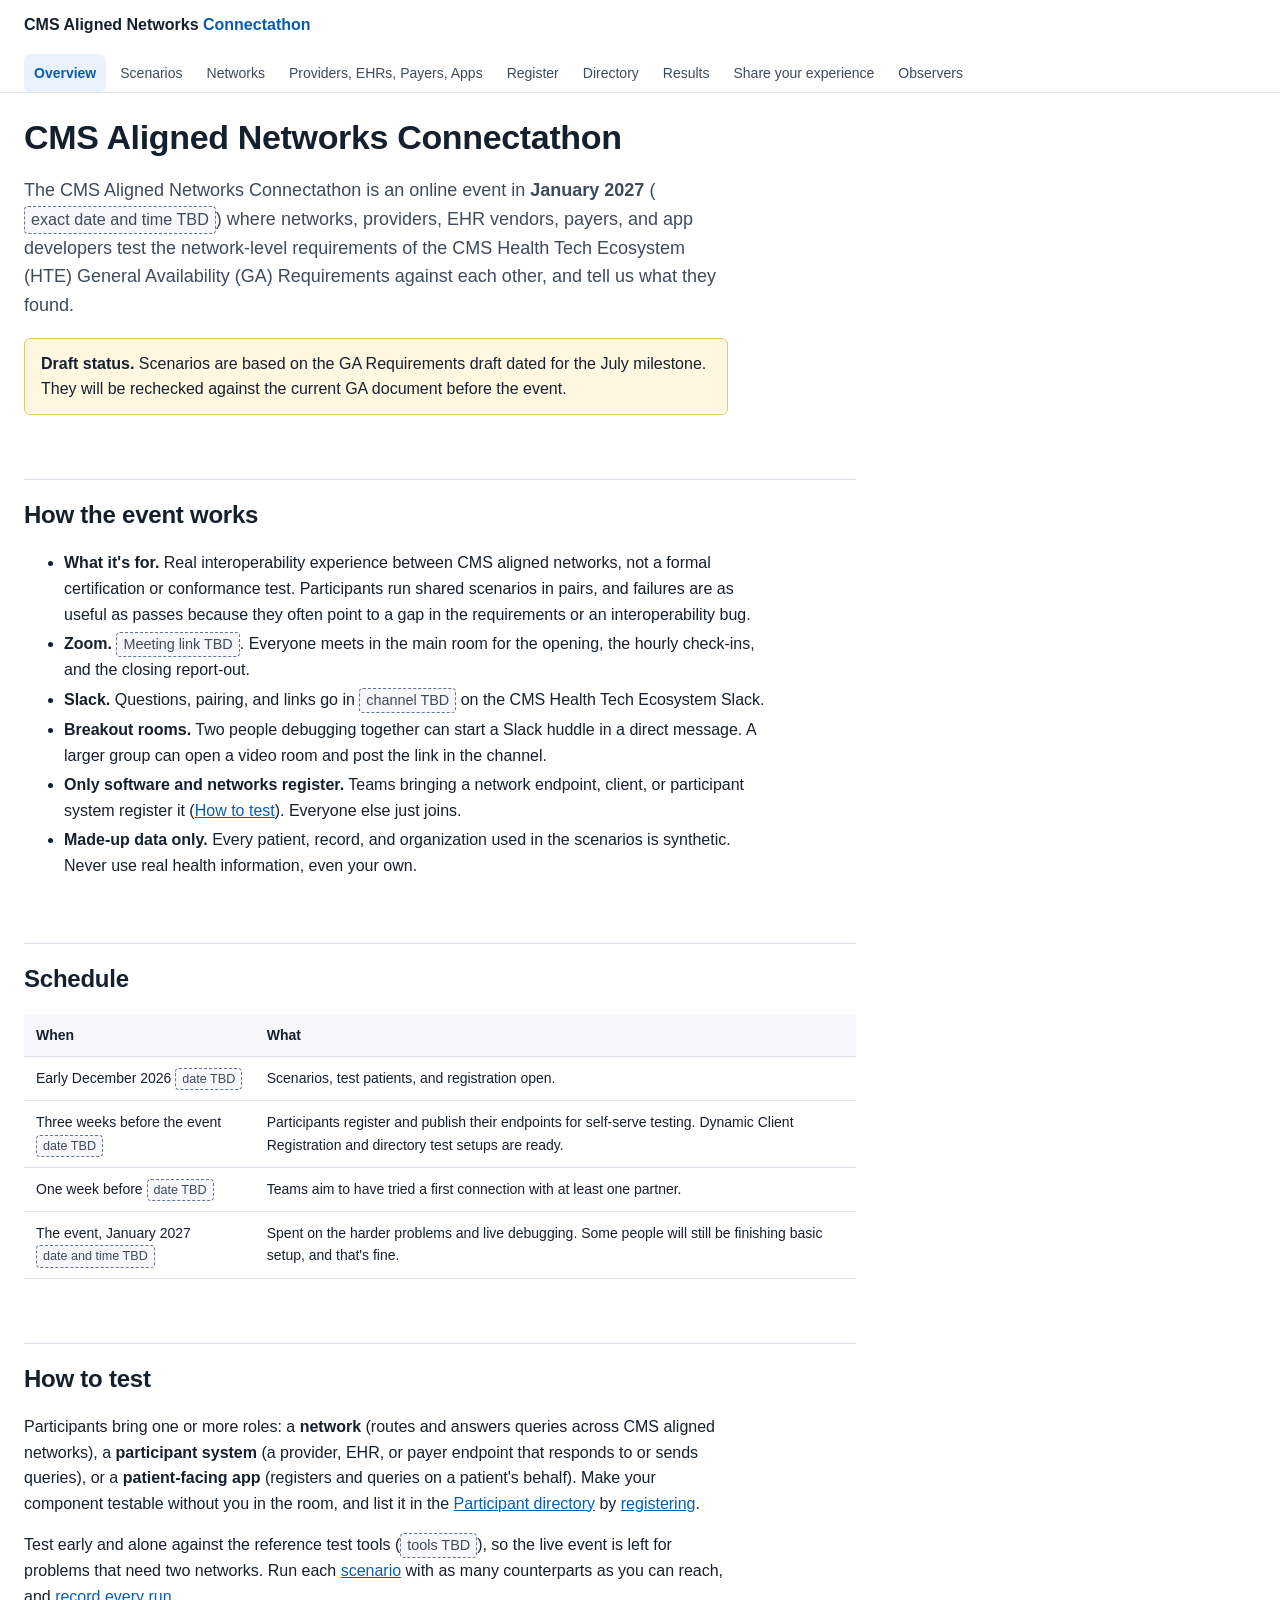
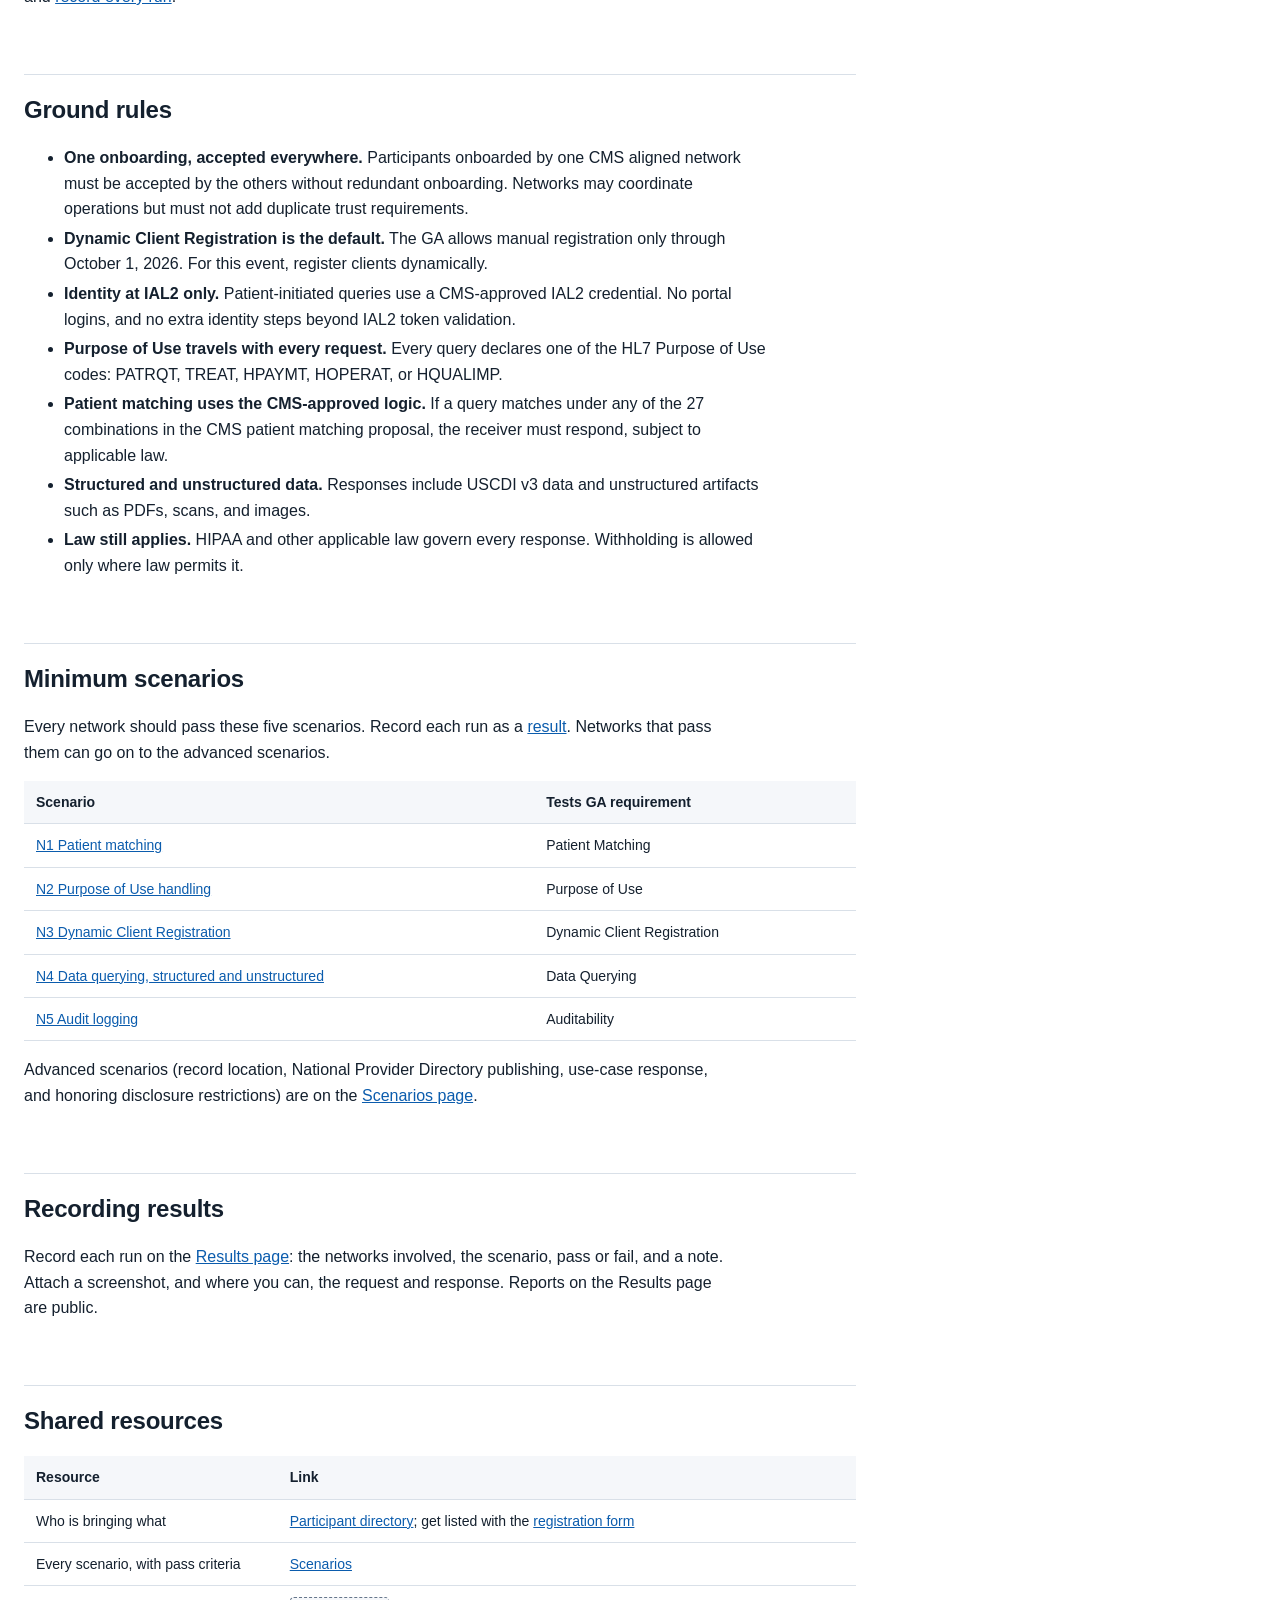
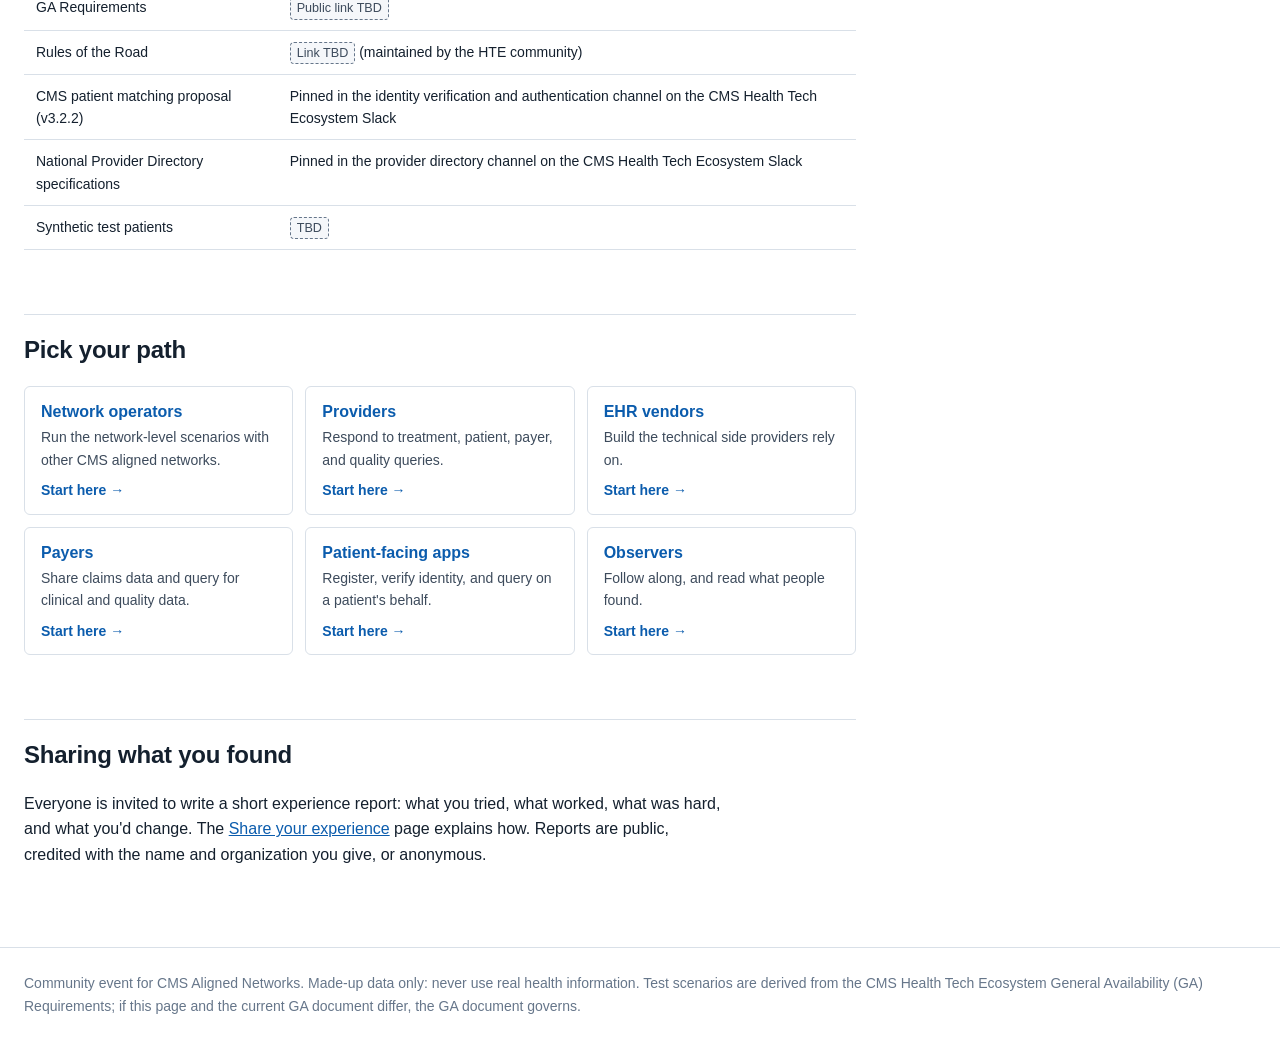
==== index.html @ 85201ff5 "Add CMS Aligned Networks Connectathon site" ====
<!doctype html>
<html lang="en">
<head>
<meta charset="utf-8">
<meta name="viewport" content="width=device-width, initial-scale=1">
<title>CMS Aligned Networks Connectathon</title>
<link rel="stylesheet" href="site.css">
</head>
<body>
<main class="page"><div class="doc">

<h1>CMS Aligned Networks Connectathon</h1>

<p class="lede">The CMS Aligned Networks Connectathon is an online event in <strong>January 2027</strong> (<span class="tbd">exact date and time TBD</span>) where networks, providers, EHR vendors, payers, and app developers test the network-level requirements of the CMS Health Tech Ecosystem (HTE) General Availability (GA) Requirements against each other, and tell us what they found.</p>

<div class="notice"><p><strong>Draft status.</strong> Scenarios are based on the GA Requirements draft dated for the July milestone. They will be rechecked against the current GA document before the event.</p></div>

<h2 id="how-it-works">How the event works</h2>
<ul>
  <li><strong>What it's for.</strong> Real interoperability experience between CMS aligned networks, not a formal certification or conformance test. Participants run shared scenarios in pairs, and failures are as useful as passes because they often point to a gap in the requirements or an interoperability bug.</li>
  <li><strong>Zoom.</strong> <span class="tbd">Meeting link TBD</span>. Everyone meets in the main room for the opening, the hourly check-ins, and the closing report-out.</li>
  <li><strong>Slack.</strong> Questions, pairing, and links go in <span class="tbd">channel TBD</span> on the CMS Health Tech Ecosystem Slack.</li>
  <li><strong>Breakout rooms.</strong> Two people debugging together can start a Slack huddle in a direct message. A larger group can open a video room and post the link in the channel.</li>
  <li><strong>Only software and networks register.</strong> Teams bringing a network endpoint, client, or participant system register it (<a href="#how-to-test">How to test</a>). Everyone else just joins.</li>
  <li><strong>Made-up data only.</strong> Every patient, record, and organization used in the scenarios is synthetic. Never use real health information, even your own.</li>
</ul>

<h2 id="schedule">Schedule</h2>
<div class="table-wrap"><table>
  <thead><tr><th>When</th><th>What</th></tr></thead>
  <tbody>
    <tr><td>Early December 2026 <span class="tbd">date TBD</span></td><td>Scenarios, test patients, and registration open.</td></tr>
    <tr><td>Three weeks before the event <span class="tbd">date TBD</span></td><td>Participants register and publish their endpoints for self-serve testing. Dynamic Client Registration and directory test setups are ready.</td></tr>
    <tr><td>One week before <span class="tbd">date TBD</span></td><td>Teams aim to have tried a first connection with at least one partner.</td></tr>
    <tr><td>The event, January 2027 <span class="tbd">date and time TBD</span></td><td>Spent on the harder problems and live debugging. Some people will still be finishing basic setup, and that's fine.</td></tr>
  </tbody>
</table></div>

<h2 id="how-to-test">How to test</h2>
<p>Participants bring one or more roles: a <strong>network</strong> (routes and answers queries across CMS aligned networks), a <strong>participant system</strong> (a provider, EHR, or payer endpoint that responds to or sends queries), or a <strong>patient-facing app</strong> (registers and queries on a patient's behalf). Make your component testable without you in the room, and list it in the <a href="directory.html">Participant directory</a> by <a href="register.html">registering</a>.</p>
<p>Test early and alone against the reference test tools (<span class="tbd">tools TBD</span>), so the live event is left for problems that need two networks. Run each <a href="scenarios.html">scenario</a> with as many counterparts as you can reach, and <a href="#recording-results">record every run</a>.</p>

<h2 id="ground-rules">Ground rules</h2>
<ul>
  <li><strong>One onboarding, accepted everywhere.</strong> Participants onboarded by one CMS aligned network must be accepted by the others without redundant onboarding. Networks may coordinate operations but must not add duplicate trust requirements.</li>
  <li><strong>Dynamic Client Registration is the default.</strong> The GA allows manual registration only through October 1, 2026. For this event, register clients dynamically.</li>
  <li><strong>Identity at IAL2 only.</strong> Patient-initiated queries use a CMS-approved IAL2 credential. No portal logins, and no extra identity steps beyond IAL2 token validation.</li>
  <li><strong>Purpose of Use travels with every request.</strong> Every query declares one of the HL7 Purpose of Use codes: PATRQT, TREAT, HPAYMT, HOPERAT, or HQUALIMP.</li>
  <li><strong>Patient matching uses the CMS-approved logic.</strong> If a query matches under any of the 27 combinations in the CMS patient matching proposal, the receiver must respond, subject to applicable law.</li>
  <li><strong>Structured and unstructured data.</strong> Responses include USCDI v3 data and unstructured artifacts such as PDFs, scans, and images.</li>
  <li><strong>Law still applies.</strong> HIPAA and other applicable law govern every response. Withholding is allowed only where law permits it.</li>
</ul>

<h2 id="minimum-scenarios">Minimum scenarios</h2>
<p>Every network should pass these five scenarios. Record each run as a <a href="#recording-results">result</a>. Networks that pass them can go on to the advanced scenarios.</p>
<div class="table-wrap"><table>
  <thead><tr><th>Scenario</th><th>Tests GA requirement</th></tr></thead>
  <tbody>
    <tr><td><a href="scenarios.html#patient-matching">N1 Patient matching</a></td><td>Patient Matching</td></tr>
    <tr><td><a href="scenarios.html#purpose-of-use">N2 Purpose of Use handling</a></td><td>Purpose of Use</td></tr>
    <tr><td><a href="scenarios.html#dcr">N3 Dynamic Client Registration</a></td><td>Dynamic Client Registration</td></tr>
    <tr><td><a href="scenarios.html#data-querying">N4 Data querying, structured and unstructured</a></td><td>Data Querying</td></tr>
    <tr><td><a href="scenarios.html#audit">N5 Audit logging</a></td><td>Auditability</td></tr>
  </tbody>
</table></div>
<p>Advanced scenarios (record location, National Provider Directory publishing, use-case response, and honoring disclosure restrictions) are on the <a href="scenarios.html#advanced">Scenarios page</a>.</p>

<h2 id="recording-results">Recording results</h2>
<p>Record each run on the <a href="results.html">Results page</a>: the networks involved, the scenario, pass or fail, and a note. Attach a screenshot, and where you can, the request and response. Reports on the Results page are public.</p>

<h2 id="resources">Shared resources</h2>
<div class="table-wrap"><table>
  <thead><tr><th>Resource</th><th>Link</th></tr></thead>
  <tbody>
    <tr><td>Who is bringing what</td><td><a href="directory.html">Participant directory</a>; get listed with the <a href="register.html">registration form</a></td></tr>
    <tr><td>Every scenario, with pass criteria</td><td><a href="scenarios.html">Scenarios</a></td></tr>
    <tr><td>GA Requirements</td><td><span class="tbd">Public link TBD</span></td></tr>
    <tr><td>Rules of the Road</td><td><span class="tbd">Link TBD</span> (maintained by the HTE community)</td></tr>
    <tr><td>CMS patient matching proposal (v3.2.2)</td><td>Pinned in the identity verification and authentication channel on the CMS Health Tech Ecosystem Slack</td></tr>
    <tr><td>National Provider Directory specifications</td><td>Pinned in the provider directory channel on the CMS Health Tech Ecosystem Slack</td></tr>
    <tr><td>Synthetic test patients</td><td><span class="tbd">TBD</span></td></tr>
  </tbody>
</table></div>

<h2 id="paths">Pick your path</h2>
<div class="paths">
  <a class="path" href="network-operators.html"><b>Network operators</b><span>Run the network-level scenarios with other CMS aligned networks.</span><em>Start here →</em></a>
  <a class="path" href="participants-guide.html#providers"><b>Providers</b><span>Respond to treatment, patient, payer, and quality queries.</span><em>Start here →</em></a>
  <a class="path" href="participants-guide.html#ehr-vendors"><b>EHR vendors</b><span>Build the technical side providers rely on.</span><em>Start here →</em></a>
  <a class="path" href="participants-guide.html#payers"><b>Payers</b><span>Share claims data and query for clinical and quality data.</span><em>Start here →</em></a>
  <a class="path" href="participants-guide.html#apps"><b>Patient-facing apps</b><span>Register, verify identity, and query on a patient's behalf.</span><em>Start here →</em></a>
  <a class="path" href="observers.html"><b>Observers</b><span>Follow along, and read what people found.</span><em>Start here →</em></a>
</div>

<h2 id="sharing">Sharing what you found</h2>
<p>Everyone is invited to write a short experience report: what you tried, what worked, what was hard, and what you'd change. The <a href="share.html">Share your experience</a> page explains how. Reports are public, credited with the name and organization you give, or anonymous.</p>

</div></main>
<script src="site.js"></script>
</body>
</html>
---- site.css ----
/* CMS Aligned Networks Connectathon: layout modeled on the SMART Health Check-in connectathon pages.
   Design tokens are defined here so the site is fully self-contained. */
:root {
  --brand: #0b5cad;
  --brand-dark: #08437f;
  --brand-tint: #eaf2fb;
  --fg-1: #14202e;
  --fg-2: #3d4b5c;
  --fg-3: #66768a;
  --border: #d9e0e8;
  --bg: #ffffff;
  --bg-soft: #f5f7fa;
  --warn-bg: #fff7e0;
  --warn-border: #e8c76a;
  --font-sans: -apple-system, BlinkMacSystemFont, "Segoe UI", Roboto, Helvetica, Arial, sans-serif;
  --font-mono: ui-monospace, SFMono-Regular, Menlo, Consolas, monospace;
  --fs-sm: 0.875rem; --fs-base: 1rem; --fs-md: 1.125rem; --fs-xl: 1.5rem; --fs-2xl: 2.125rem;
  --lh-tight: 1.2; --lh-normal: 1.6;
  --space-1: 4px; --space-2: 8px; --space-3: 12px; --space-4: 16px; --space-5: 24px; --space-6: 32px; --space-7: 48px; --space-8: 64px;
  --radius-md: 6px;
}
* { box-sizing: border-box; }
body { margin: 0; font-family: var(--font-sans); font-size: var(--fs-base); line-height: var(--lh-normal); color: var(--fg-1); background: var(--bg); -webkit-font-smoothing: antialiased; }
a { color: var(--brand); }

/* Site bar */
.sitebar { border-bottom: 1px solid var(--border); background: var(--bg); position: sticky; top: 0; z-index: 10; }
.sitebar .inner { max-width: 1280px; margin: 0 auto; padding: 0 24px; display: flex; flex-wrap: wrap; align-items: center; gap: 4px 20px; min-height: 56px; }
.sitebar .brand { font-weight: 700; color: var(--fg-1); text-decoration: none; margin-right: auto; padding: 12px 0; }
.sitebar .brand span { color: var(--brand); }
.sitebar nav { display: flex; flex-wrap: wrap; gap: 2px 4px; }
.sitebar nav a { color: var(--fg-2); text-decoration: none; font-size: var(--fs-sm); padding: 8px 10px; border-radius: var(--radius-md); }
.sitebar nav a:hover { background: var(--bg-soft); color: var(--brand); }
.sitebar nav a[aria-current="page"] { color: var(--brand); font-weight: 600; background: var(--brand-tint); }

.page { max-width: 1280px; margin: 0 auto; padding: var(--space-5) 24px var(--space-8); }
@media (max-width: 46rem) { .page { padding: var(--space-4) 16px var(--space-7); } }
.crumb { font-size: var(--fs-sm); color: var(--fg-3); margin-bottom: var(--space-3); }
.doc { max-width: 52rem; }
.doc h1 { font-size: var(--fs-2xl); letter-spacing: -0.01em; line-height: var(--lh-tight); margin: 0 0 var(--space-4); text-wrap: balance; }
.doc h2 { font-size: var(--fs-xl); letter-spacing: -0.01em; margin: var(--space-8) 0 var(--space-3); padding-top: var(--space-4); border-top: 1px solid var(--border); text-wrap: balance; scroll-margin-top: 80px; }
.doc h3 { font-size: var(--fs-md); margin: var(--space-6) 0 var(--space-2); }
.doc p, .doc li { max-width: 44rem; }
.doc li { margin: 4px 0; }
.lede { font-size: var(--fs-md); color: var(--fg-2); }
.muted { color: var(--fg-3); }
code { font-family: var(--font-mono); font-size: 0.9em; background: var(--bg-soft); padding: 1px 5px; border-radius: 4px; }

/* TBD marker and notice */
.tbd { display: inline-block; border: 1px dashed var(--fg-3); border-radius: 4px; padding: 0 6px; font-size: 0.9em; color: var(--fg-2); background: var(--bg-soft); }
.notice { border: 1px solid var(--warn-border); background: var(--warn-bg); border-radius: var(--radius-md); padding: var(--space-3) var(--space-4); margin: var(--space-4) 0; max-width: 44rem; }
.notice p { margin: 0; }

/* Tables */
.table-wrap { overflow-x: auto; margin: var(--space-4) 0; }
table { border-collapse: collapse; width: 100%; font-size: var(--fs-sm); }
th, td { text-align: left; vertical-align: top; padding: 10px 12px; border-bottom: 1px solid var(--border); }
th { background: var(--bg-soft); font-weight: 600; white-space: nowrap; }
td a { overflow-wrap: anywhere; }

/* Pick your path */
.paths { display: grid; grid-template-columns: repeat(auto-fit, minmax(220px, 1fr)); gap: var(--space-3); margin: var(--space-4) 0; max-width: none; }
.paths a.path { display: block; border: 1px solid var(--border); border-radius: var(--radius-md); padding: var(--space-3) var(--space-4); text-decoration: none; color: var(--fg-1); }
.paths a.path:hover { border-color: var(--brand); }
.paths a.path b { display: block; color: var(--brand); margin-bottom: 2px; }
.paths a.path span { display: block; font-size: var(--fs-sm); color: var(--fg-2); }
.paths a.path em { display: block; margin-top: var(--space-2); font-style: normal; font-size: var(--fs-sm); font-weight: 600; color: var(--brand); }

/* Scenario cards */
.scenario { border: 1px solid var(--border); border-radius: var(--radius-md); padding: var(--space-4) var(--space-5); margin: var(--space-4) 0; max-width: 52rem; }
.scenario h3 { margin: 0 0 var(--space-1); }
.scenario .tag { display: inline-block; font-size: 0.75rem; font-weight: 600; text-transform: uppercase; letter-spacing: 0.04em; color: var(--brand); background: var(--brand-tint); border-radius: 4px; padding: 1px 8px; margin-bottom: var(--space-2); }
.scenario .tag.adv { color: var(--fg-2); background: var(--bg-soft); }
.scenario dl { margin: var(--space-3) 0 0; }
.scenario dt { font-weight: 600; font-size: var(--fs-sm); color: var(--fg-3); margin-top: var(--space-3); text-transform: uppercase; letter-spacing: 0.03em; }
.scenario dd { margin: 2px 0 0; }
.scenario ul { margin: 4px 0; padding-left: 20px; }

.status { font-weight: 600; }
footer { border-top: 1px solid var(--border); color: var(--fg-3); font-size: var(--fs-sm); }
footer .inner { max-width: 1280px; margin: 0 auto; padding: var(--space-5) 24px; }
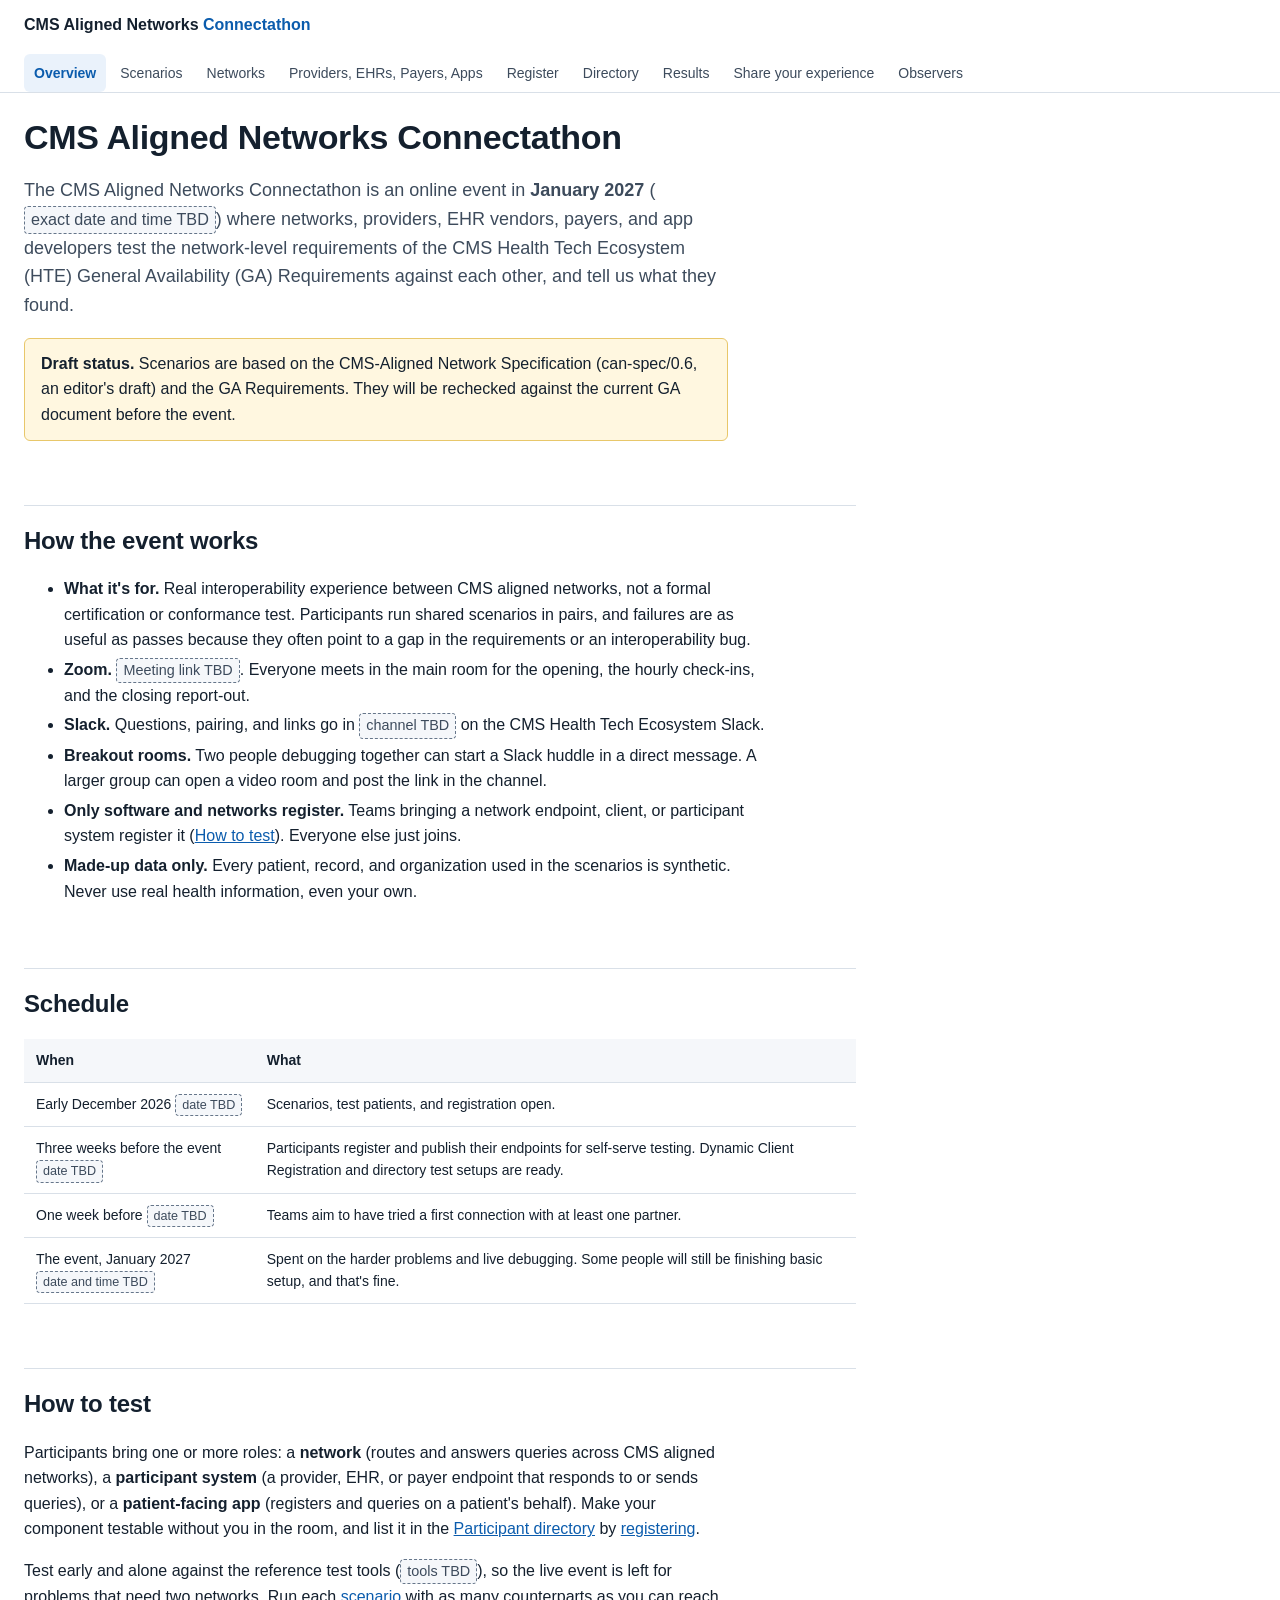
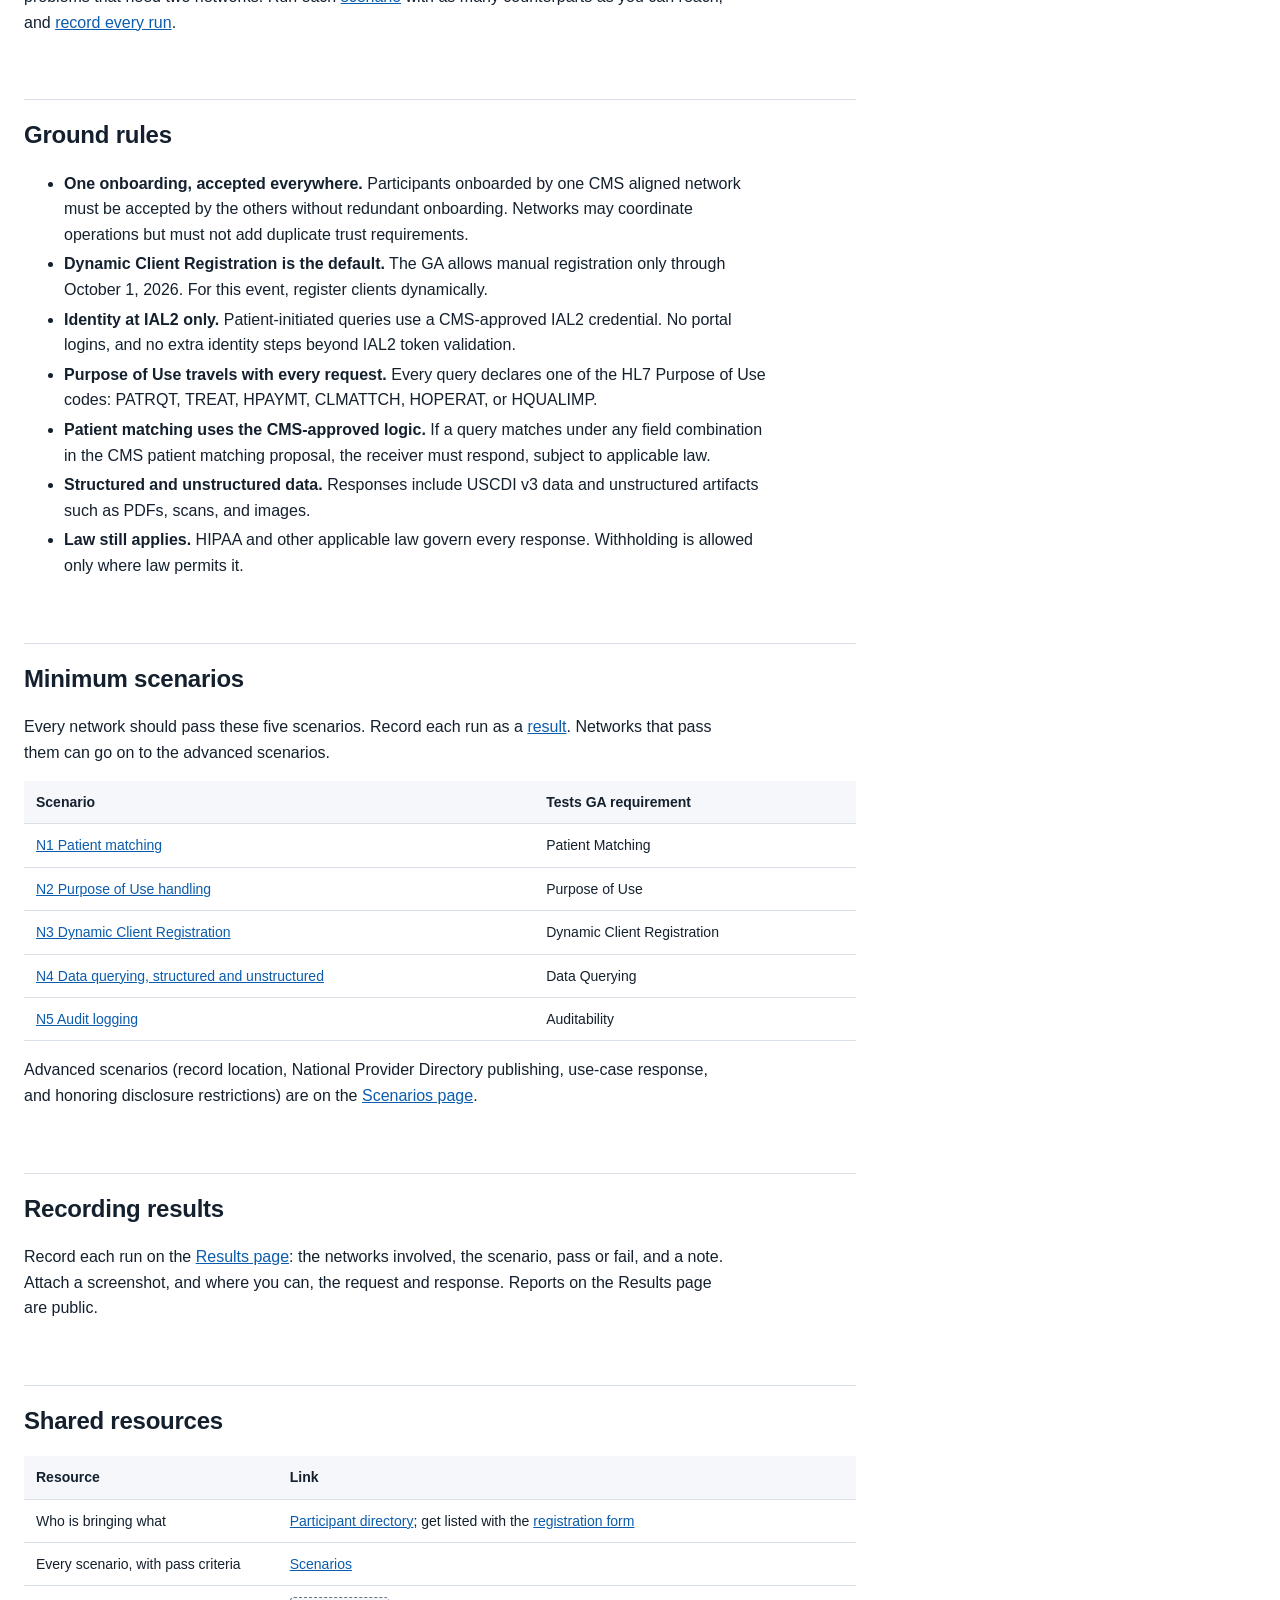
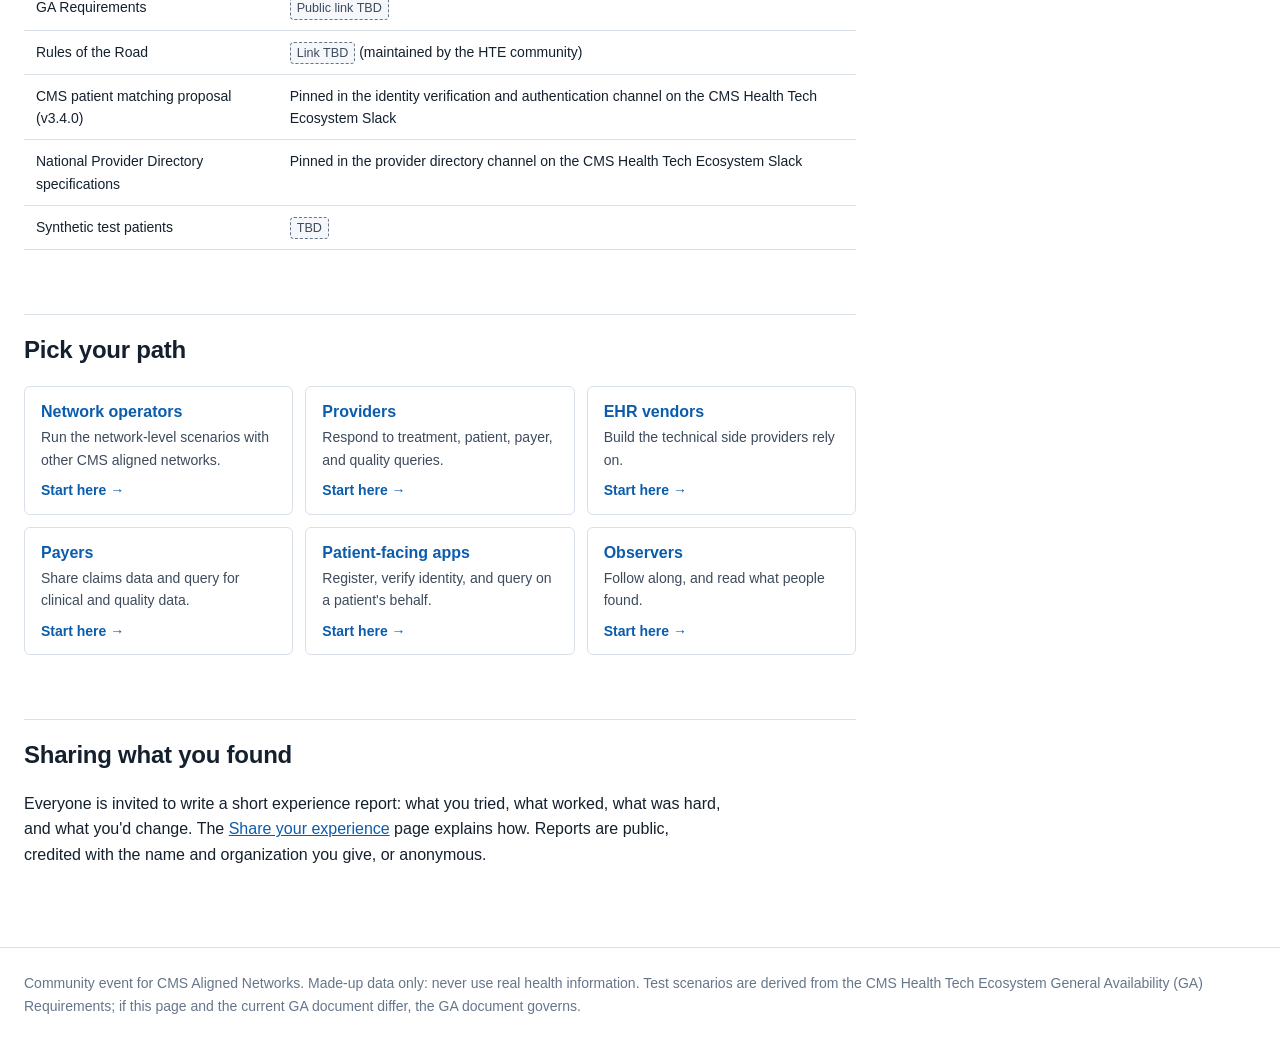
==== commit 48196362: "Align scenarios with CMS-Aligned Network Specification can-spec/0.6" ====
--- a/index.html
+++ b/index.html
@@ -13,7 +13,7 @@
 
 <p class="lede">The CMS Aligned Networks Connectathon is an online event in <strong>January 2027</strong> (<span class="tbd">exact date and time TBD</span>) where networks, providers, EHR vendors, payers, and app developers test the network-level requirements of the CMS Health Tech Ecosystem (HTE) General Availability (GA) Requirements against each other, and tell us what they found.</p>
 
-<div class="notice"><p><strong>Draft status.</strong> Scenarios are based on the GA Requirements draft dated for the July milestone. They will be rechecked against the current GA document before the event.</p></div>
+<div class="notice"><p><strong>Draft status.</strong> Scenarios are based on the CMS-Aligned Network Specification (can-spec/0.6, an editor's draft) and the GA Requirements. They will be rechecked against the current GA document before the event.</p></div>
 
 <h2 id="how-it-works">How the event works</h2>
 <ul>
@@ -45,8 +45,8 @@
   <li><strong>One onboarding, accepted everywhere.</strong> Participants onboarded by one CMS aligned network must be accepted by the others without redundant onboarding. Networks may coordinate operations but must not add duplicate trust requirements.</li>
   <li><strong>Dynamic Client Registration is the default.</strong> The GA allows manual registration only through October 1, 2026. For this event, register clients dynamically.</li>
   <li><strong>Identity at IAL2 only.</strong> Patient-initiated queries use a CMS-approved IAL2 credential. No portal logins, and no extra identity steps beyond IAL2 token validation.</li>
-  <li><strong>Purpose of Use travels with every request.</strong> Every query declares one of the HL7 Purpose of Use codes: PATRQT, TREAT, HPAYMT, HOPERAT, or HQUALIMP.</li>
-  <li><strong>Patient matching uses the CMS-approved logic.</strong> If a query matches under any of the 27 combinations in the CMS patient matching proposal, the receiver must respond, subject to applicable law.</li>
+  <li><strong>Purpose of Use travels with every request.</strong> Every query declares one of the HL7 Purpose of Use codes: PATRQT, TREAT, HPAYMT, CLMATTCH, HOPERAT, or HQUALIMP.</li>
+  <li><strong>Patient matching uses the CMS-approved logic.</strong> If a query matches under any field combination in the CMS patient matching proposal, the receiver must respond, subject to applicable law.</li>
   <li><strong>Structured and unstructured data.</strong> Responses include USCDI v3 data and unstructured artifacts such as PDFs, scans, and images.</li>
   <li><strong>Law still applies.</strong> HIPAA and other applicable law govern every response. Withholding is allowed only where law permits it.</li>
 </ul>
@@ -76,7 +76,7 @@
     <tr><td>Every scenario, with pass criteria</td><td><a href="scenarios.html">Scenarios</a></td></tr>
     <tr><td>GA Requirements</td><td><span class="tbd">Public link TBD</span></td></tr>
     <tr><td>Rules of the Road</td><td><span class="tbd">Link TBD</span> (maintained by the HTE community)</td></tr>
-    <tr><td>CMS patient matching proposal (v3.2.2)</td><td>Pinned in the identity verification and authentication channel on the CMS Health Tech Ecosystem Slack</td></tr>
+    <tr><td>CMS patient matching proposal (v3.4.0)</td><td>Pinned in the identity verification and authentication channel on the CMS Health Tech Ecosystem Slack</td></tr>
     <tr><td>National Provider Directory specifications</td><td>Pinned in the provider directory channel on the CMS Health Tech Ecosystem Slack</td></tr>
     <tr><td>Synthetic test patients</td><td><span class="tbd">TBD</span></td></tr>
   </tbody>
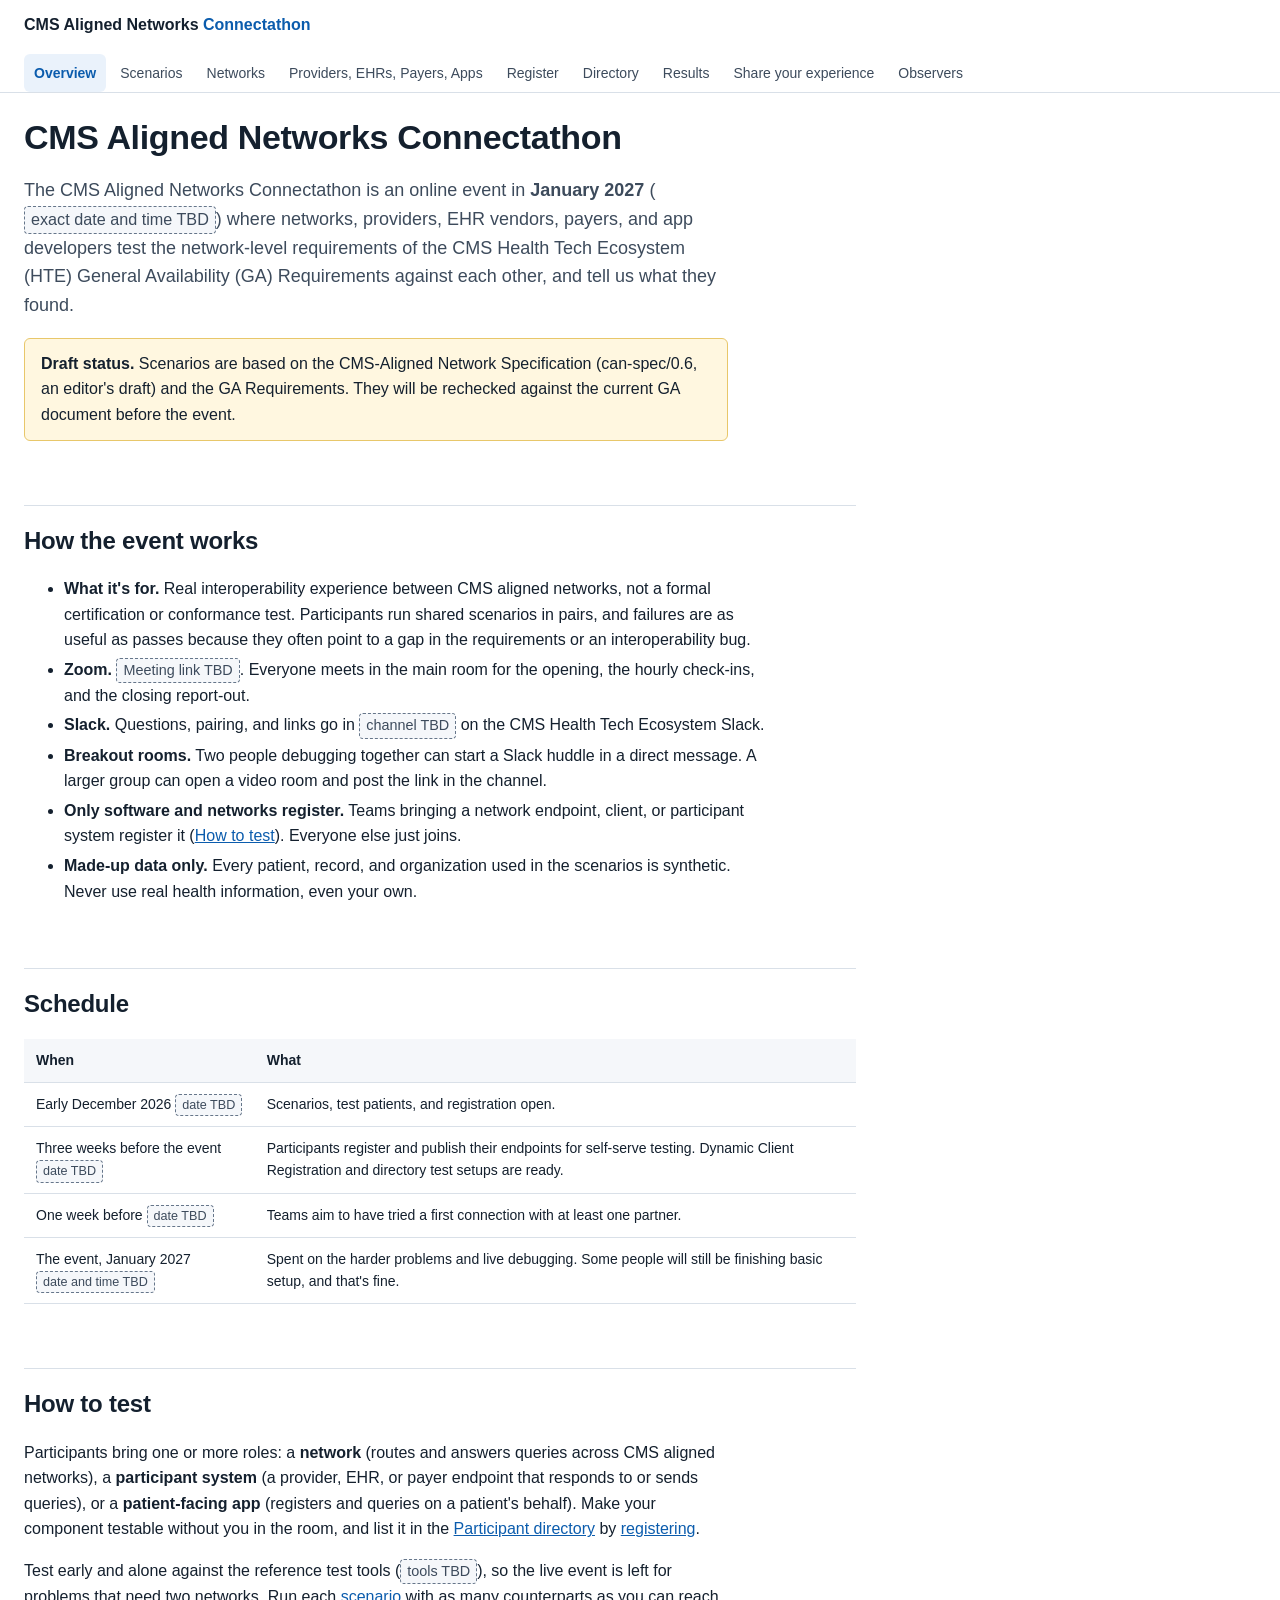
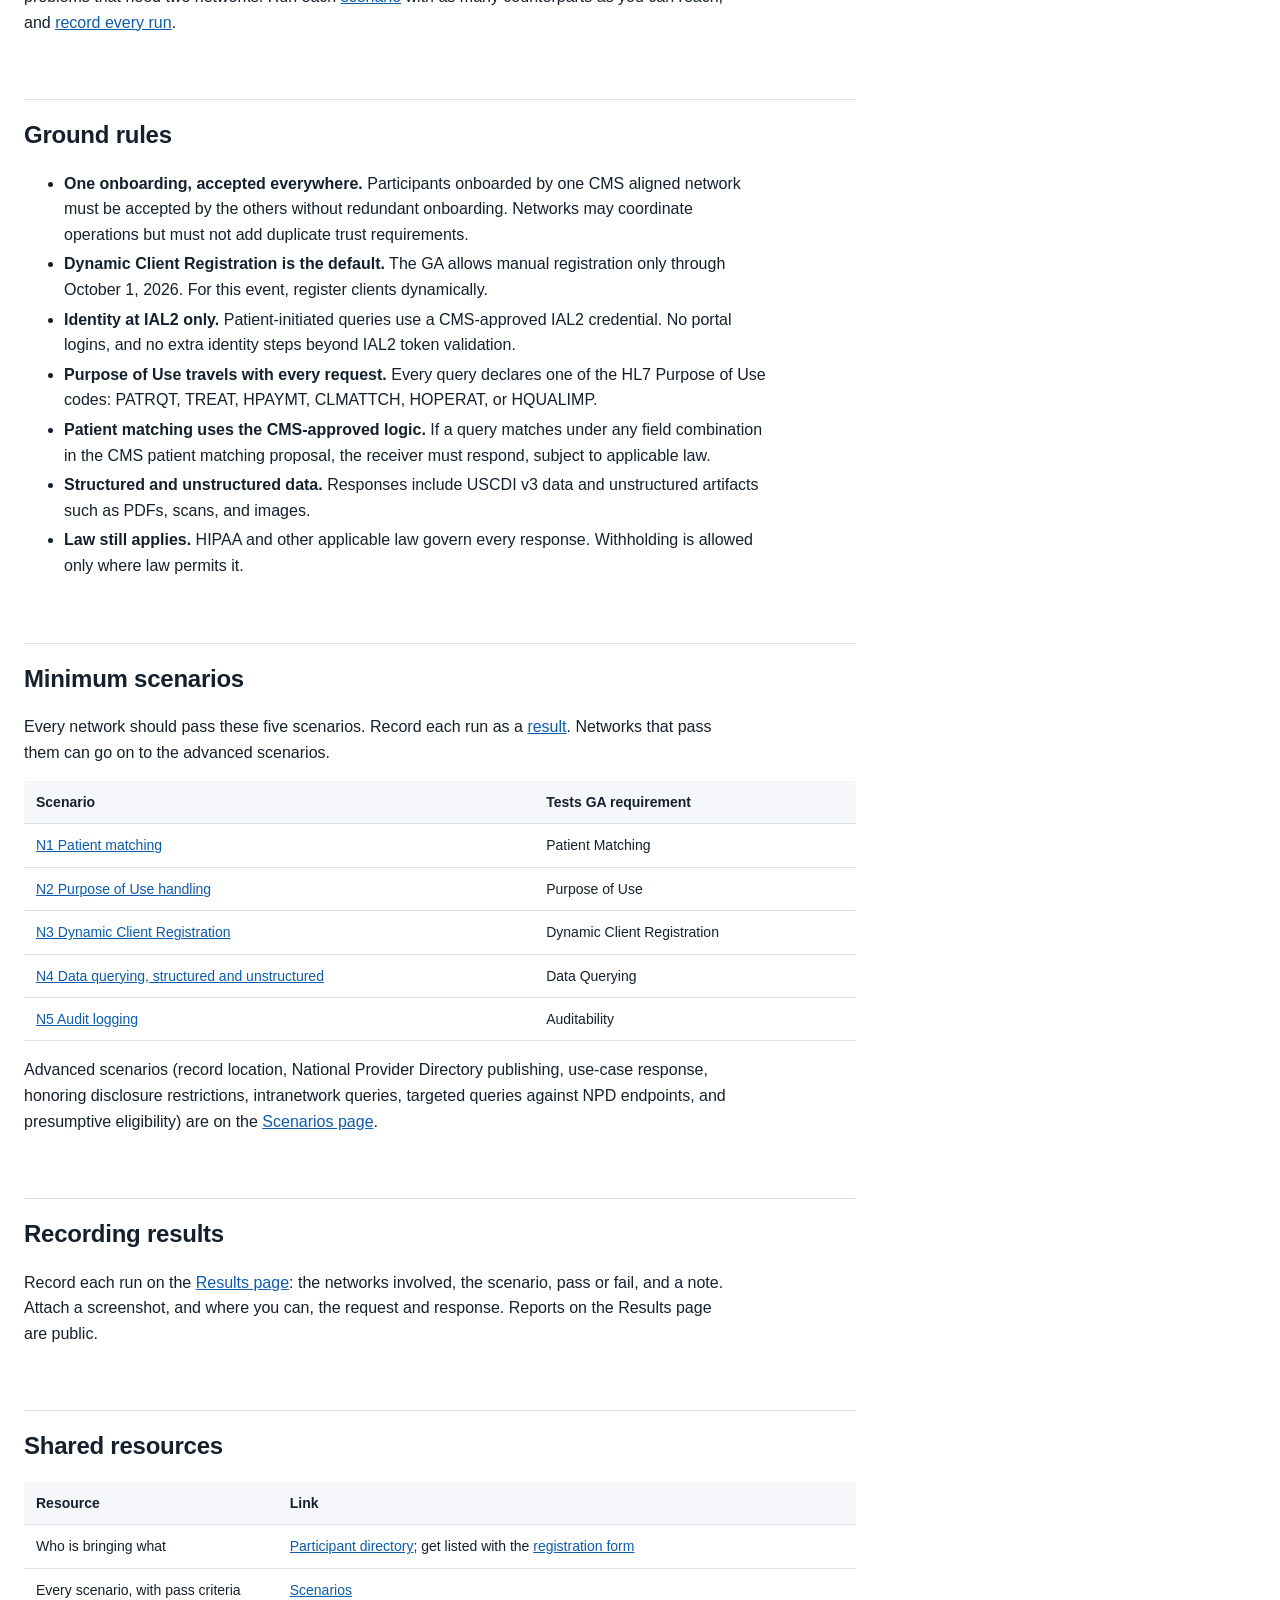
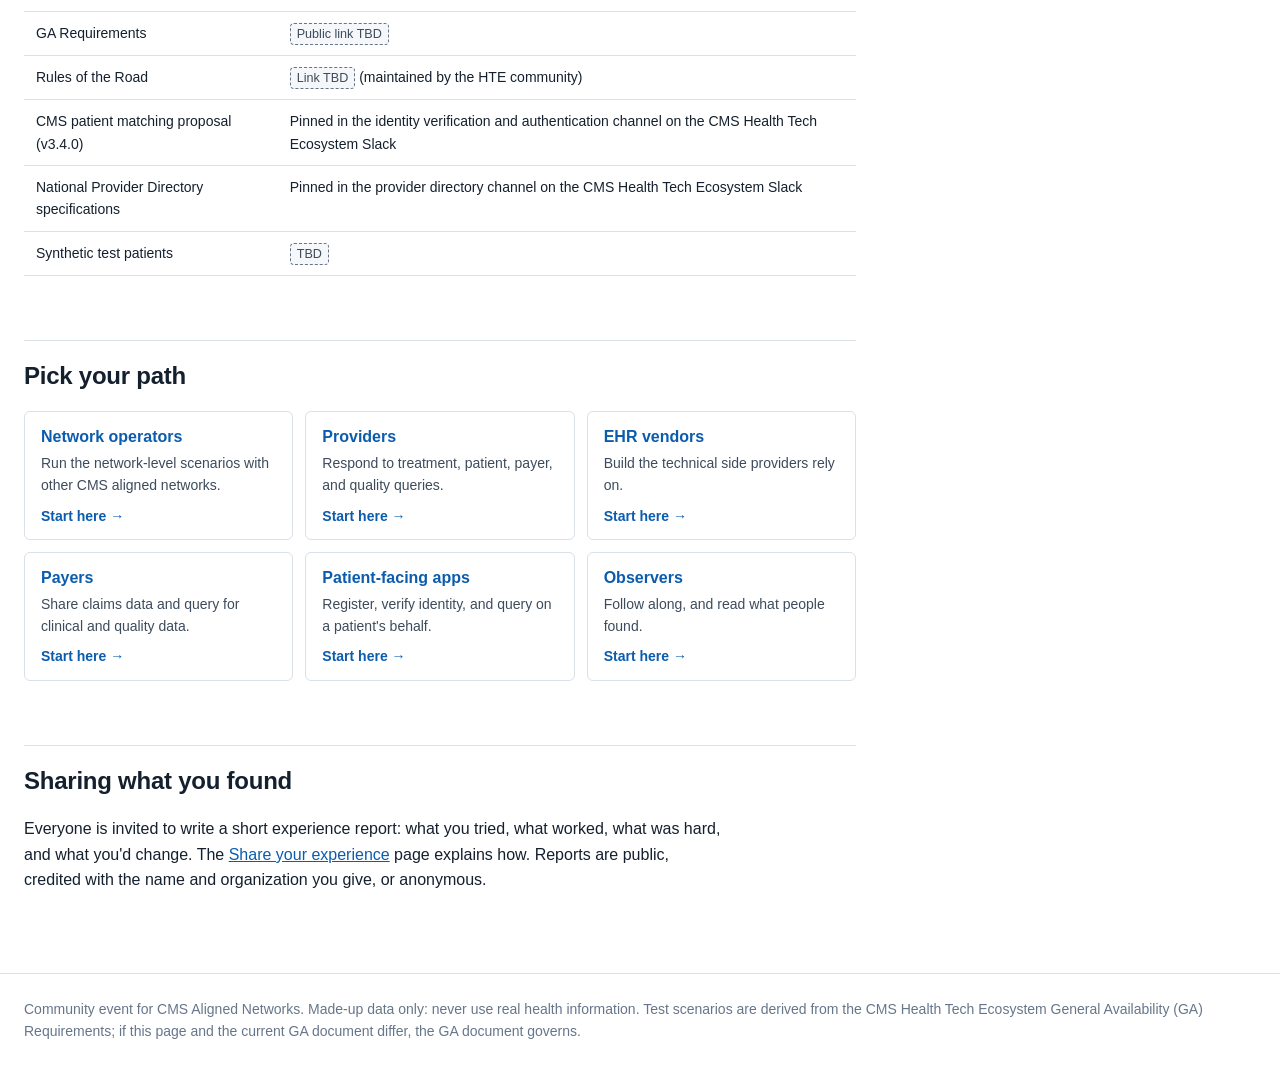
==== commit 23b3e13c: "Add scenarios for Pathways 1 and 3 and presumptive eligibility" ====
--- a/index.html
+++ b/index.html
@@ -63,7 +63,7 @@
     <tr><td><a href="scenarios.html#audit">N5 Audit logging</a></td><td>Auditability</td></tr>
   </tbody>
 </table></div>
-<p>Advanced scenarios (record location, National Provider Directory publishing, use-case response, and honoring disclosure restrictions) are on the <a href="scenarios.html#advanced">Scenarios page</a>.</p>
+<p>Advanced scenarios (record location, National Provider Directory publishing, use-case response, honoring disclosure restrictions, intranetwork queries, targeted queries against NPD endpoints, and presumptive eligibility) are on the <a href="scenarios.html#advanced">Scenarios page</a>.</p>
 
 <h2 id="recording-results">Recording results</h2>
 <p>Record each run on the <a href="results.html">Results page</a>: the networks involved, the scenario, pass or fail, and a note. Attach a screenshot, and where you can, the request and response. Reports on the Results page are public.</p>
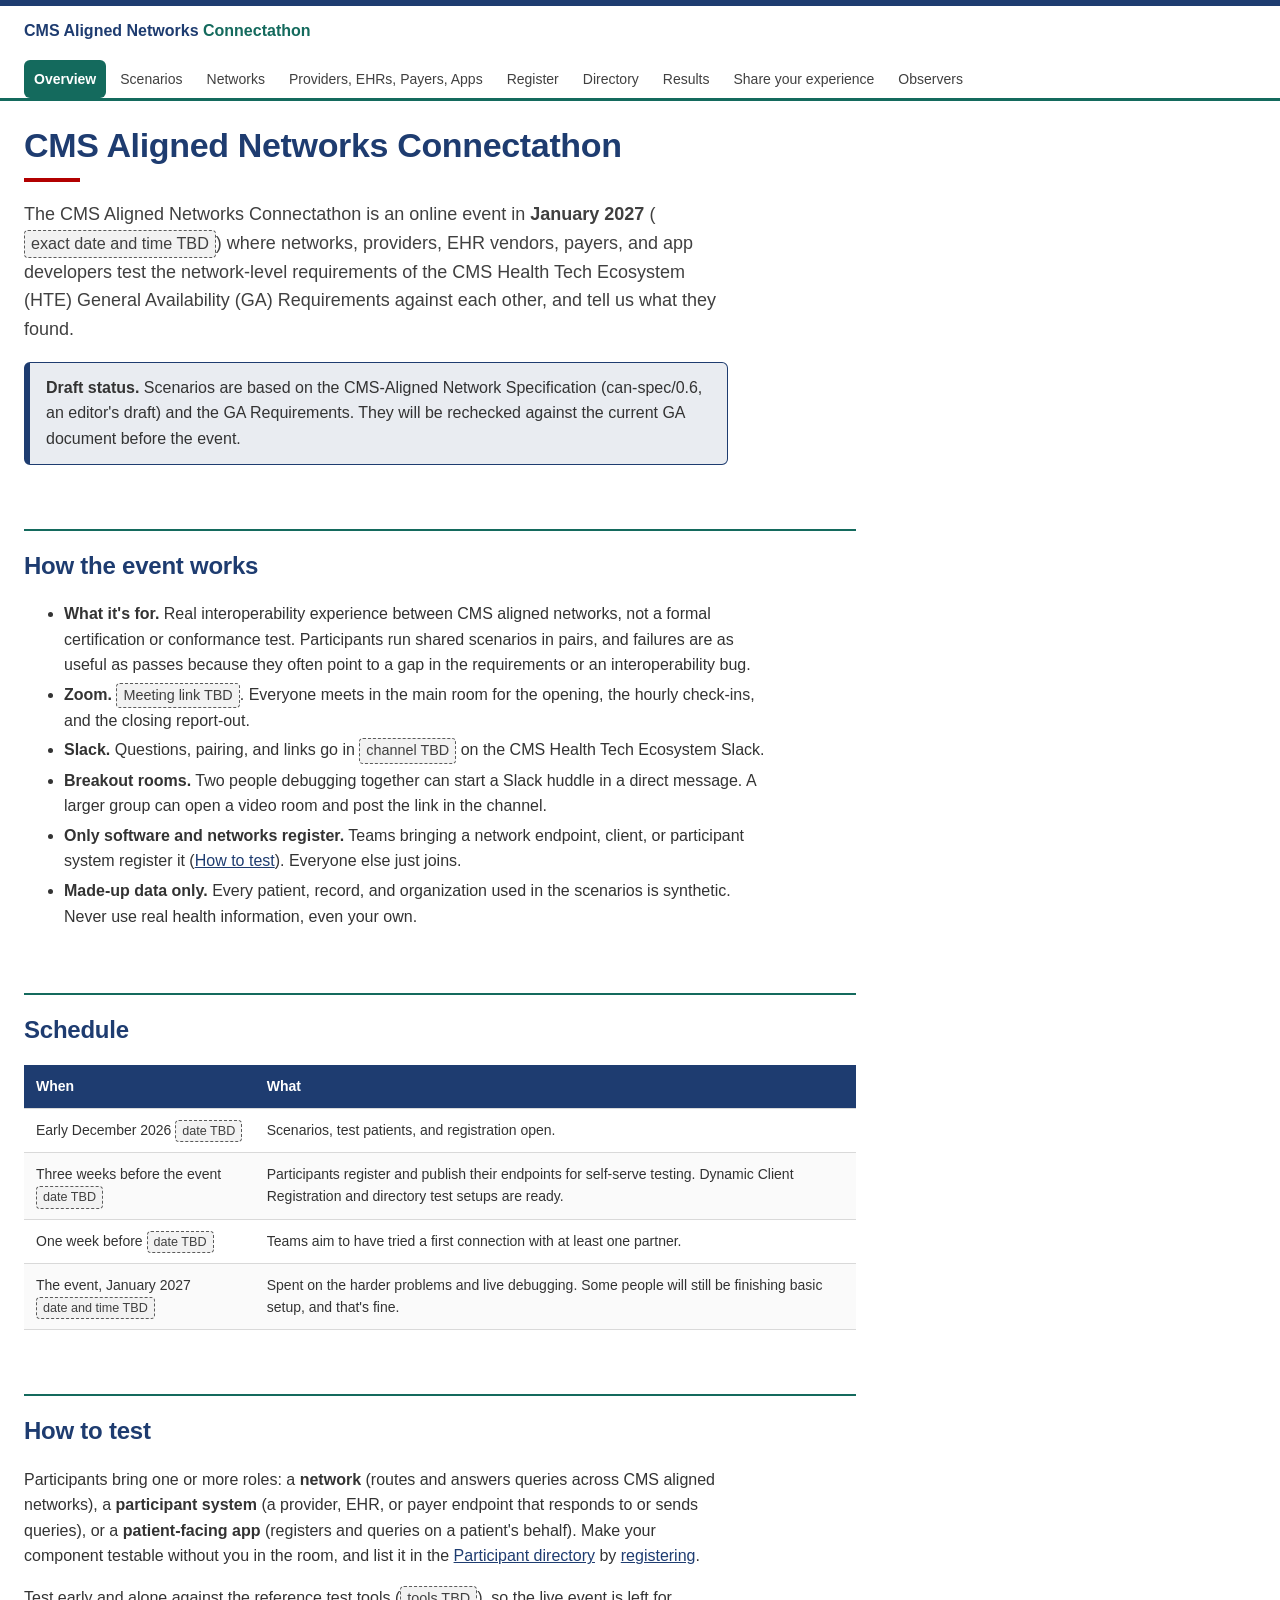
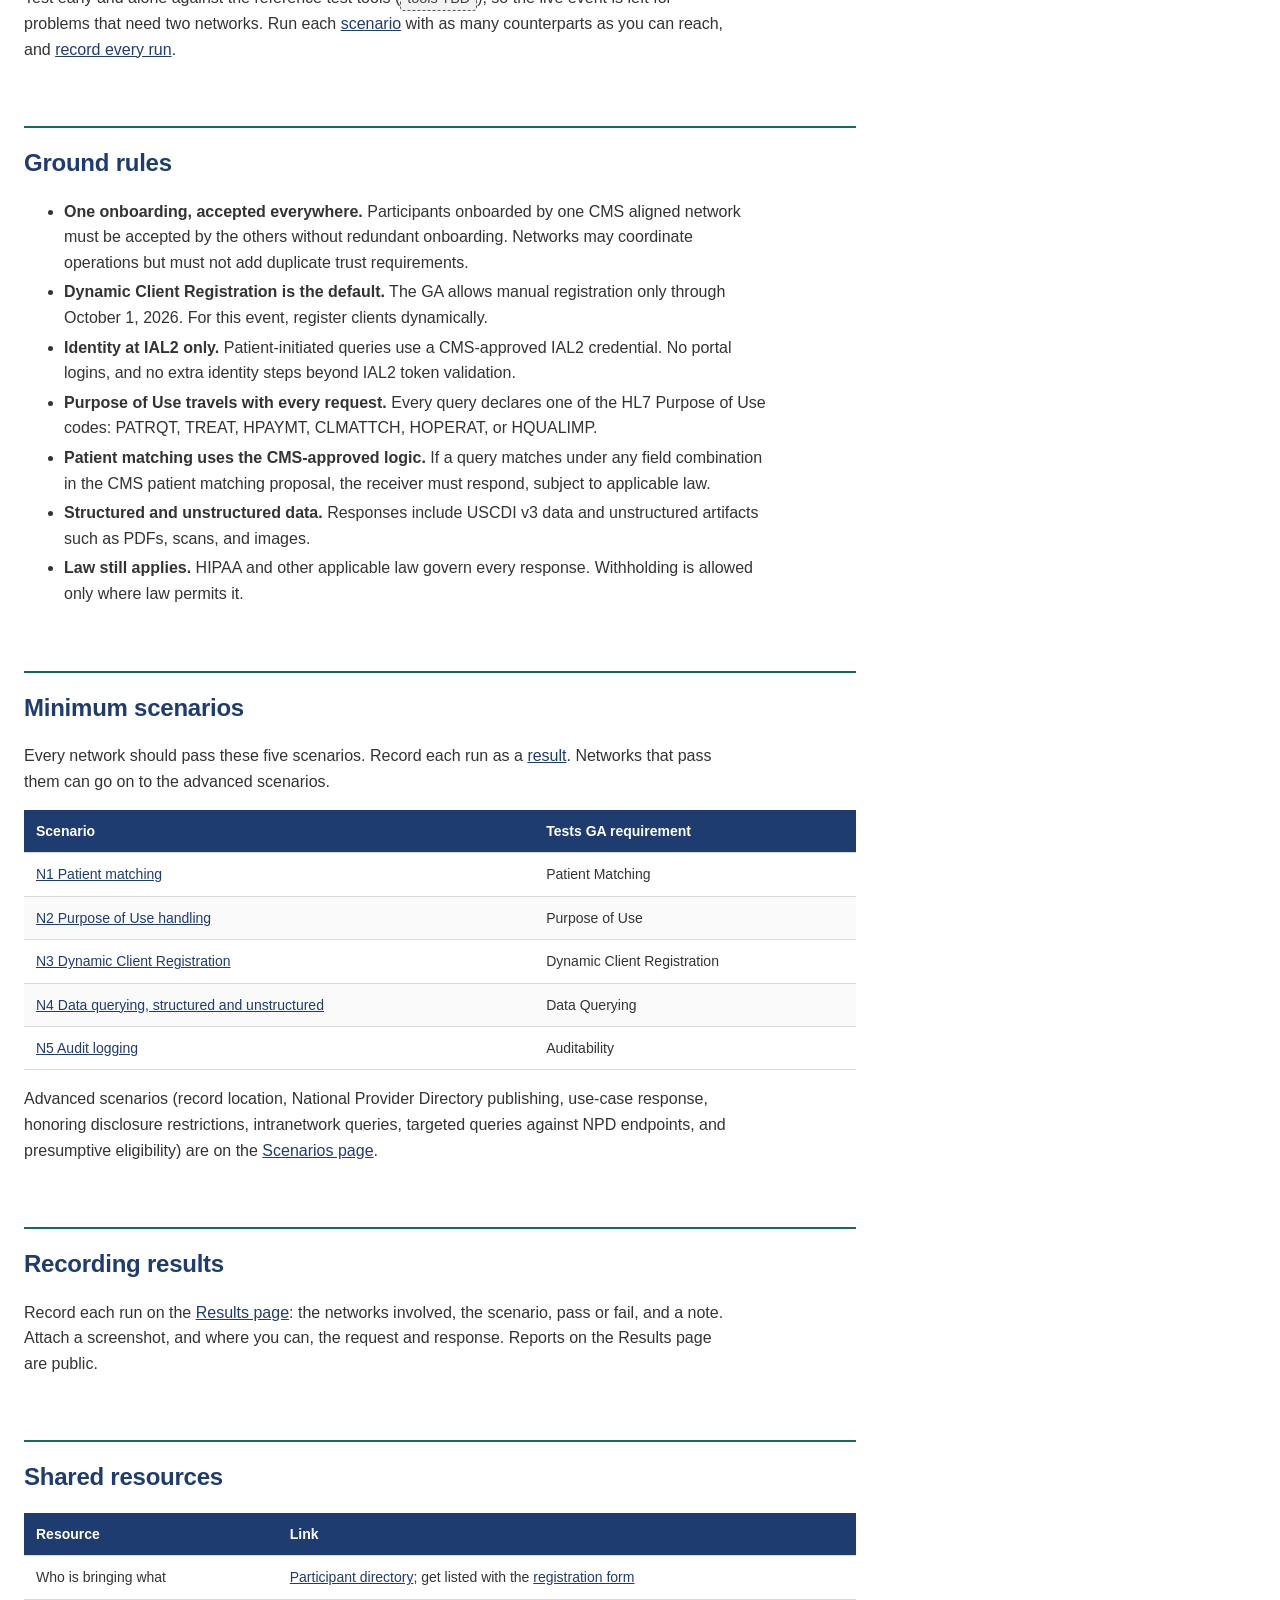
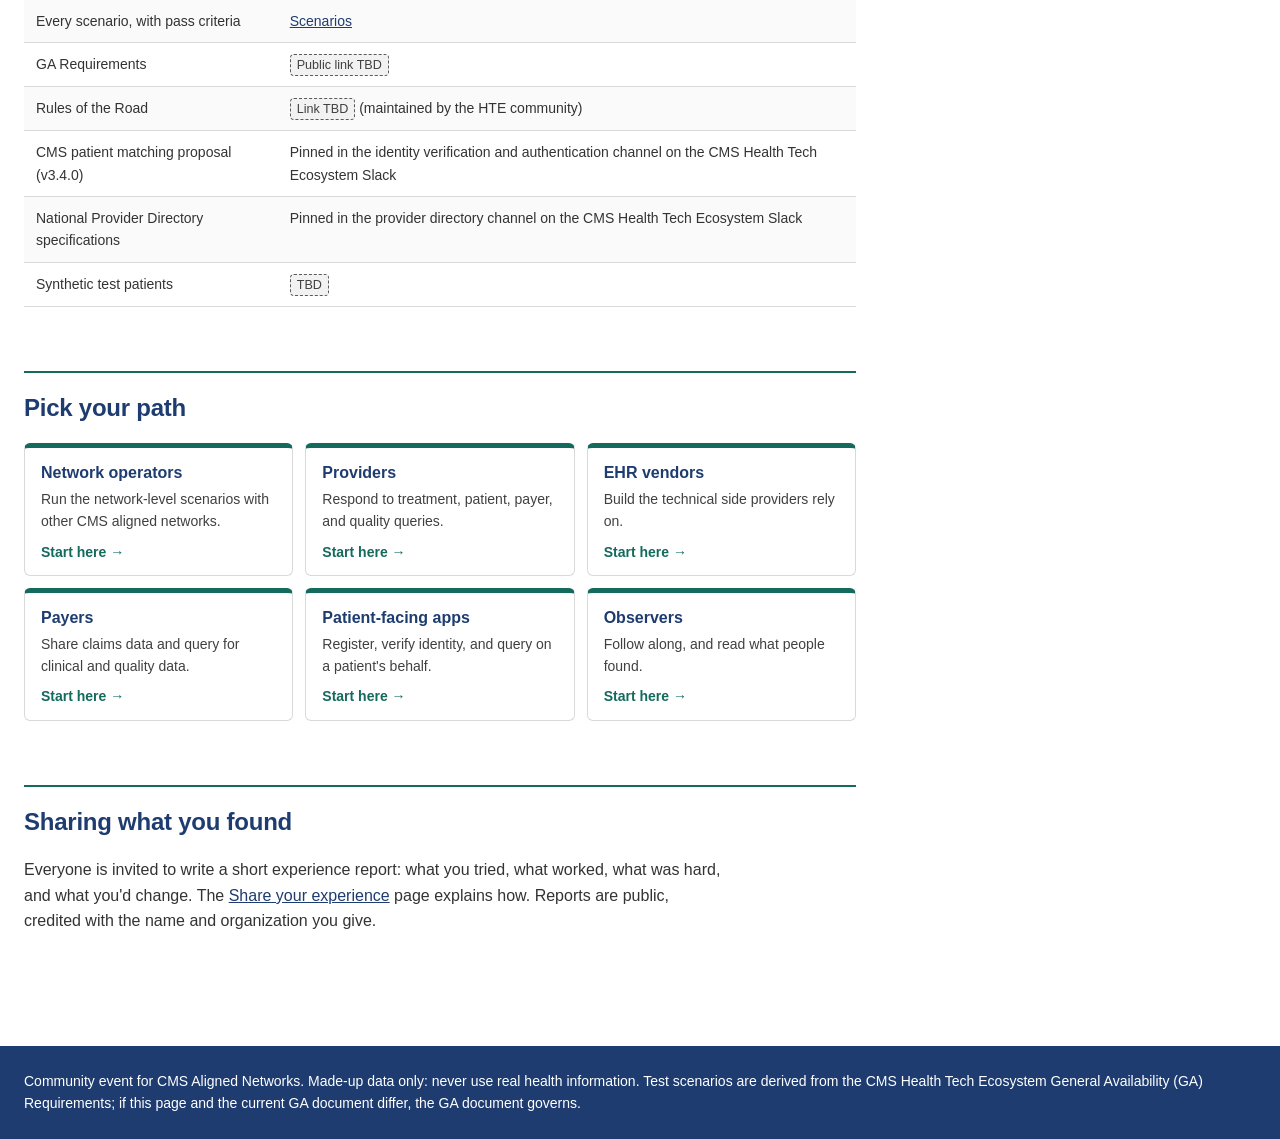
==== commit ecc4d991: "Remove anonymous reporting statement from index.html" ====
--- a/index.html
+++ b/index.html
@@ -93,7 +93,7 @@
 </div>
 
 <h2 id="sharing">Sharing what you found</h2>
-<p>Everyone is invited to write a short experience report: what you tried, what worked, what was hard, and what you'd change. The <a href="share.html">Share your experience</a> page explains how. Reports are public, credited with the name and organization you give, or anonymous.</p>
+<p>Everyone is invited to write a short experience report: what you tried, what worked, what was hard, and what you'd change. The <a href="share.html">Share your experience</a> page explains how. Reports are public, credited with the name and organization you give.</p>
 
 </div></main>
 <script src="site.js"></script>
--- a/site.css
+++ b/site.css
@@ -1,17 +1,24 @@
 /* CMS Aligned Networks Connectathon: layout modeled on the SMART Health Check-in connectathon pages.
-   Design tokens are defined here so the site is fully self-contained. */
+   Design tokens are defined here so the site is fully self-contained.
+   Palette follows medicare.gov: teal primary, navy secondary, red accent. */
 :root {
-  --brand: #0b5cad;
-  --brand-dark: #08437f;
-  --brand-tint: #eaf2fb;
-  --fg-1: #14202e;
-  --fg-2: #3d4b5c;
-  --fg-3: #66768a;
-  --border: #d9e0e8;
+  --brand: #146a5d;
+  --brand-dark: #0e4a41;
+  --brand-tint: #e8f0ef;
+  --navy: #1e3c70;
+  --navy-dark: #152a4e;
+  --navy-tint: #e9ecf1;
+  --accent: #b20000;
+  --accent-tint: #f7e6e6;
+  --focus: #c97532;
+  --fg-1: #333333;
+  --fg-2: #404040;
+  --fg-3: #5a5a5a;
+  --border: #d9d9d9;
   --bg: #ffffff;
-  --bg-soft: #f5f7fa;
-  --warn-bg: #fff7e0;
-  --warn-border: #e8c76a;
+  --bg-soft: #f2f2f2;
+  --warn-bg: #e9ecf1;
+  --warn-border: #1e3c70;
   --font-sans: -apple-system, BlinkMacSystemFont, "Segoe UI", Roboto, Helvetica, Arial, sans-serif;
   --font-mono: ui-monospace, SFMono-Regular, Menlo, Consolas, monospace;
   --fs-sm: 0.875rem; --fs-base: 1rem; --fs-md: 1.125rem; --fs-xl: 1.5rem; --fs-2xl: 2.125rem;
@@ -21,25 +28,28 @@
 }
 * { box-sizing: border-box; }
 body { margin: 0; font-family: var(--font-sans); font-size: var(--fs-base); line-height: var(--lh-normal); color: var(--fg-1); background: var(--bg); -webkit-font-smoothing: antialiased; }
-a { color: var(--brand); }
+a { color: var(--navy); }
+a:hover { color: var(--brand); }
+:focus-visible { outline: 3px solid var(--focus); outline-offset: 2px; }
 
 /* Site bar */
-.sitebar { border-bottom: 1px solid var(--border); background: var(--bg); position: sticky; top: 0; z-index: 10; }
+.sitebar { border-top: 6px solid var(--navy); border-bottom: 3px solid var(--brand); background: var(--bg); position: sticky; top: 0; z-index: 10; }
 .sitebar .inner { max-width: 1280px; margin: 0 auto; padding: 0 24px; display: flex; flex-wrap: wrap; align-items: center; gap: 4px 20px; min-height: 56px; }
-.sitebar .brand { font-weight: 700; color: var(--fg-1); text-decoration: none; margin-right: auto; padding: 12px 0; }
+.sitebar .brand { font-weight: 700; color: var(--navy); text-decoration: none; margin-right: auto; padding: 12px 0; }
 .sitebar .brand span { color: var(--brand); }
 .sitebar nav { display: flex; flex-wrap: wrap; gap: 2px 4px; }
 .sitebar nav a { color: var(--fg-2); text-decoration: none; font-size: var(--fs-sm); padding: 8px 10px; border-radius: var(--radius-md); }
-.sitebar nav a:hover { background: var(--bg-soft); color: var(--brand); }
-.sitebar nav a[aria-current="page"] { color: var(--brand); font-weight: 600; background: var(--brand-tint); }
+.sitebar nav a:hover { background: var(--navy-tint); color: var(--navy); }
+.sitebar nav a[aria-current="page"] { color: #fff; font-weight: 600; background: var(--brand); }
 
 .page { max-width: 1280px; margin: 0 auto; padding: var(--space-5) 24px var(--space-8); }
 @media (max-width: 46rem) { .page { padding: var(--space-4) 16px var(--space-7); } }
 .crumb { font-size: var(--fs-sm); color: var(--fg-3); margin-bottom: var(--space-3); }
 .doc { max-width: 52rem; }
-.doc h1 { font-size: var(--fs-2xl); letter-spacing: -0.01em; line-height: var(--lh-tight); margin: 0 0 var(--space-4); text-wrap: balance; }
-.doc h2 { font-size: var(--fs-xl); letter-spacing: -0.01em; margin: var(--space-8) 0 var(--space-3); padding-top: var(--space-4); border-top: 1px solid var(--border); text-wrap: balance; scroll-margin-top: 80px; }
-.doc h3 { font-size: var(--fs-md); margin: var(--space-6) 0 var(--space-2); }
+.doc h1 { font-size: var(--fs-2xl); letter-spacing: -0.01em; line-height: var(--lh-tight); margin: 0 0 var(--space-4); text-wrap: balance; color: var(--navy); }
+.doc h1::after { content: ""; display: block; width: 56px; height: 4px; background: var(--accent); margin-top: var(--space-3); }
+.doc h2 { font-size: var(--fs-xl); letter-spacing: -0.01em; margin: var(--space-8) 0 var(--space-3); padding-top: var(--space-4); border-top: 2px solid var(--brand); text-wrap: balance; scroll-margin-top: 80px; color: var(--navy); }
+.doc h3 { font-size: var(--fs-md); margin: var(--space-6) 0 var(--space-2); color: var(--navy); }
 .doc p, .doc li { max-width: 44rem; }
 .doc li { margin: 4px 0; }
 .lede { font-size: var(--fs-md); color: var(--fg-2); }
@@ -48,34 +58,36 @@
 
 /* TBD marker and notice */
 .tbd { display: inline-block; border: 1px dashed var(--fg-3); border-radius: 4px; padding: 0 6px; font-size: 0.9em; color: var(--fg-2); background: var(--bg-soft); }
-.notice { border: 1px solid var(--warn-border); background: var(--warn-bg); border-radius: var(--radius-md); padding: var(--space-3) var(--space-4); margin: var(--space-4) 0; max-width: 44rem; }
+.notice { border: 1px solid var(--warn-border); border-left: 6px solid var(--navy); background: var(--warn-bg); border-radius: var(--radius-md); padding: var(--space-3) var(--space-4); margin: var(--space-4) 0; max-width: 44rem; }
 .notice p { margin: 0; }
 
 /* Tables */
 .table-wrap { overflow-x: auto; margin: var(--space-4) 0; }
 table { border-collapse: collapse; width: 100%; font-size: var(--fs-sm); }
 th, td { text-align: left; vertical-align: top; padding: 10px 12px; border-bottom: 1px solid var(--border); }
-th { background: var(--bg-soft); font-weight: 600; white-space: nowrap; }
+th { background: var(--navy); color: #fff; font-weight: 600; white-space: nowrap; }
+tbody tr:nth-child(even) td { background: #fafafa; }
 td a { overflow-wrap: anywhere; }
 
 /* Pick your path */
 .paths { display: grid; grid-template-columns: repeat(auto-fit, minmax(220px, 1fr)); gap: var(--space-3); margin: var(--space-4) 0; max-width: none; }
-.paths a.path { display: block; border: 1px solid var(--border); border-radius: var(--radius-md); padding: var(--space-3) var(--space-4); text-decoration: none; color: var(--fg-1); }
-.paths a.path:hover { border-color: var(--brand); }
-.paths a.path b { display: block; color: var(--brand); margin-bottom: 2px; }
+.paths a.path { display: block; border: 1px solid var(--border); border-top: 5px solid var(--brand); border-radius: var(--radius-md); padding: var(--space-3) var(--space-4); text-decoration: none; color: var(--fg-1); }
+.paths a.path:hover { border-color: var(--navy); background: var(--brand-tint); }
+.paths a.path b { display: block; color: var(--navy); margin-bottom: 2px; }
 .paths a.path span { display: block; font-size: var(--fs-sm); color: var(--fg-2); }
 .paths a.path em { display: block; margin-top: var(--space-2); font-style: normal; font-size: var(--fs-sm); font-weight: 600; color: var(--brand); }
 
 /* Scenario cards */
-.scenario { border: 1px solid var(--border); border-radius: var(--radius-md); padding: var(--space-4) var(--space-5); margin: var(--space-4) 0; max-width: 52rem; }
+.scenario { border: 1px solid var(--border); border-left: 6px solid var(--brand); border-radius: var(--radius-md); padding: var(--space-4) var(--space-5); margin: var(--space-4) 0; max-width: 52rem; }
+.scenario:has(.tag.adv) { border-left-color: var(--navy); }
 .scenario h3 { margin: 0 0 var(--space-1); }
-.scenario .tag { display: inline-block; font-size: 0.75rem; font-weight: 600; text-transform: uppercase; letter-spacing: 0.04em; color: var(--brand); background: var(--brand-tint); border-radius: 4px; padding: 1px 8px; margin-bottom: var(--space-2); }
-.scenario .tag.adv { color: var(--fg-2); background: var(--bg-soft); }
+.scenario .tag { display: inline-block; font-size: 0.75rem; font-weight: 600; text-transform: uppercase; letter-spacing: 0.04em; color: #fff; background: var(--brand); border-radius: 4px; padding: 1px 8px; margin-bottom: var(--space-2); }
+.scenario .tag.adv { color: #fff; background: var(--navy); }
 .scenario dl { margin: var(--space-3) 0 0; }
 .scenario dt { font-weight: 600; font-size: var(--fs-sm); color: var(--fg-3); margin-top: var(--space-3); text-transform: uppercase; letter-spacing: 0.03em; }
 .scenario dd { margin: 2px 0 0; }
 .scenario ul { margin: 4px 0; padding-left: 20px; }
 
 .status { font-weight: 600; }
-footer { border-top: 1px solid var(--border); color: var(--fg-3); font-size: var(--fs-sm); }
+footer { background: var(--navy); color: #fff; font-size: var(--fs-sm); margin-top: var(--space-6); }
 footer .inner { max-width: 1280px; margin: 0 auto; padding: var(--space-5) 24px; }
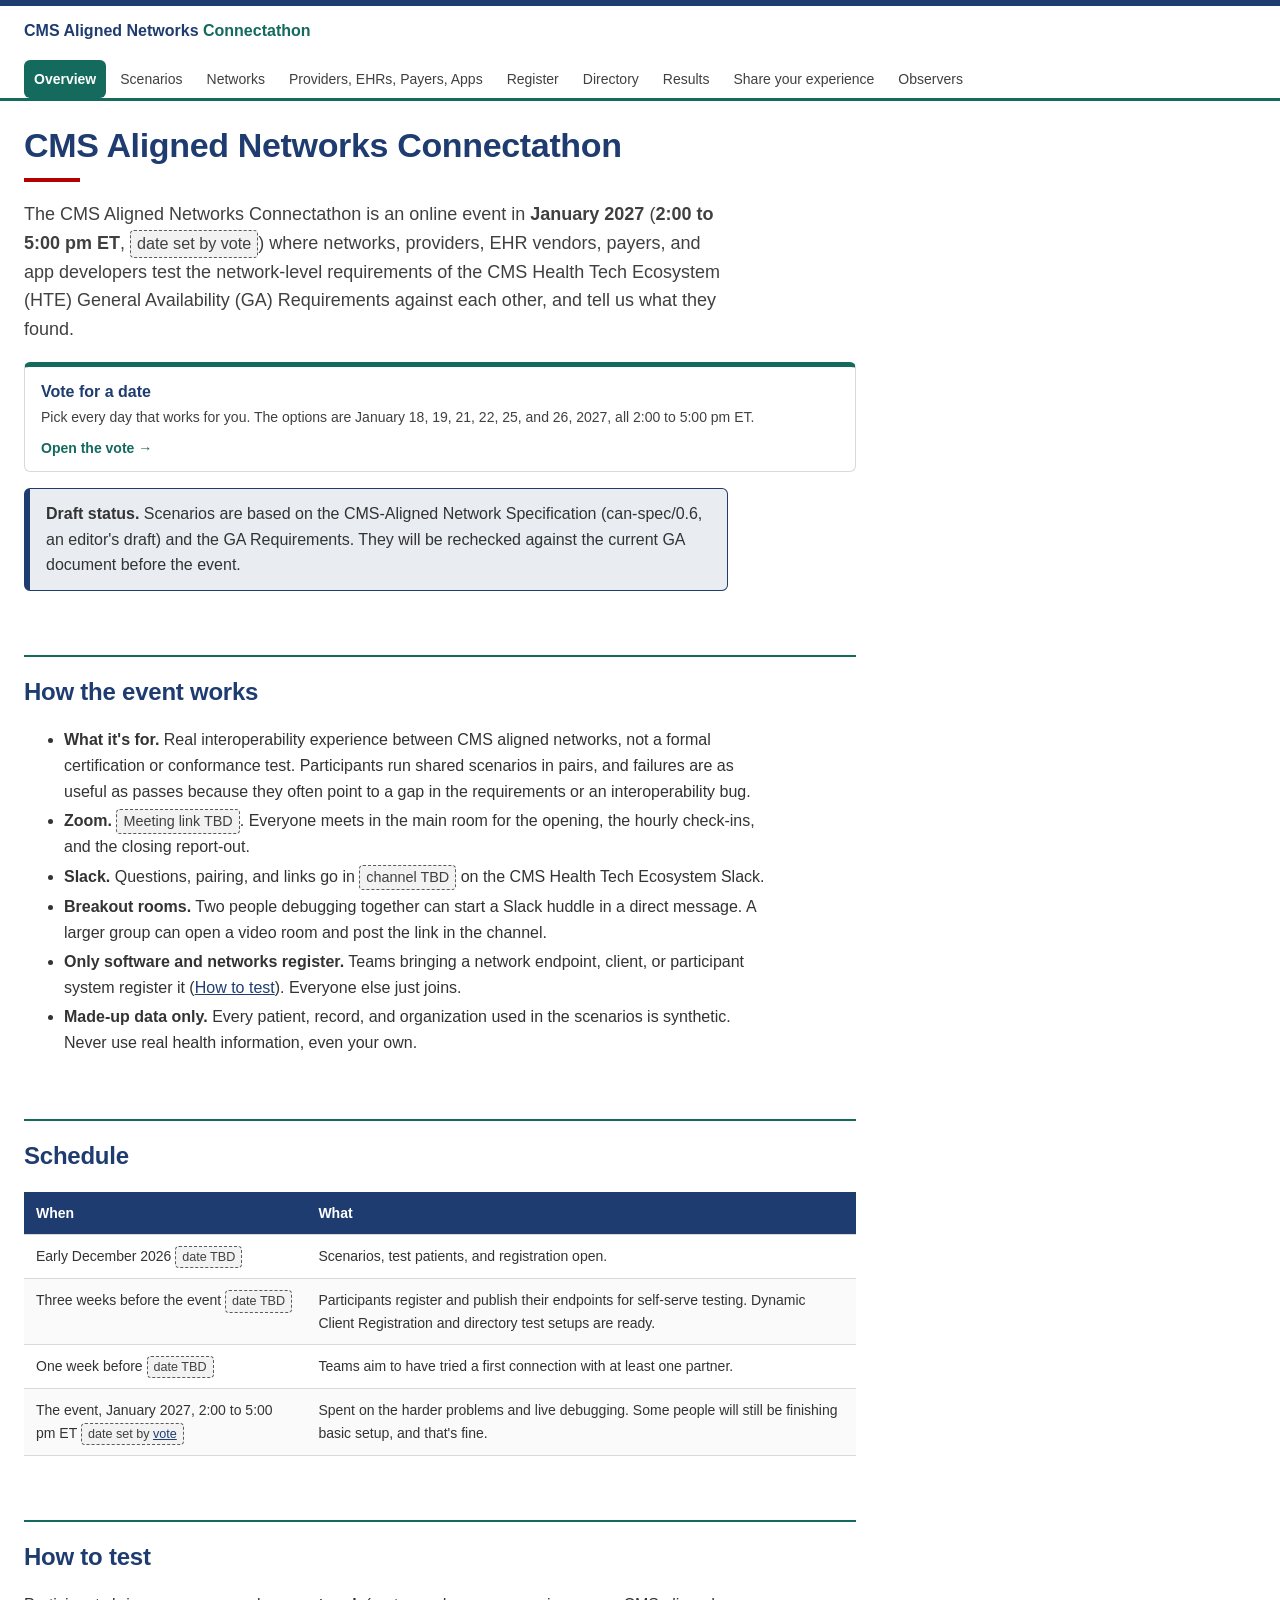
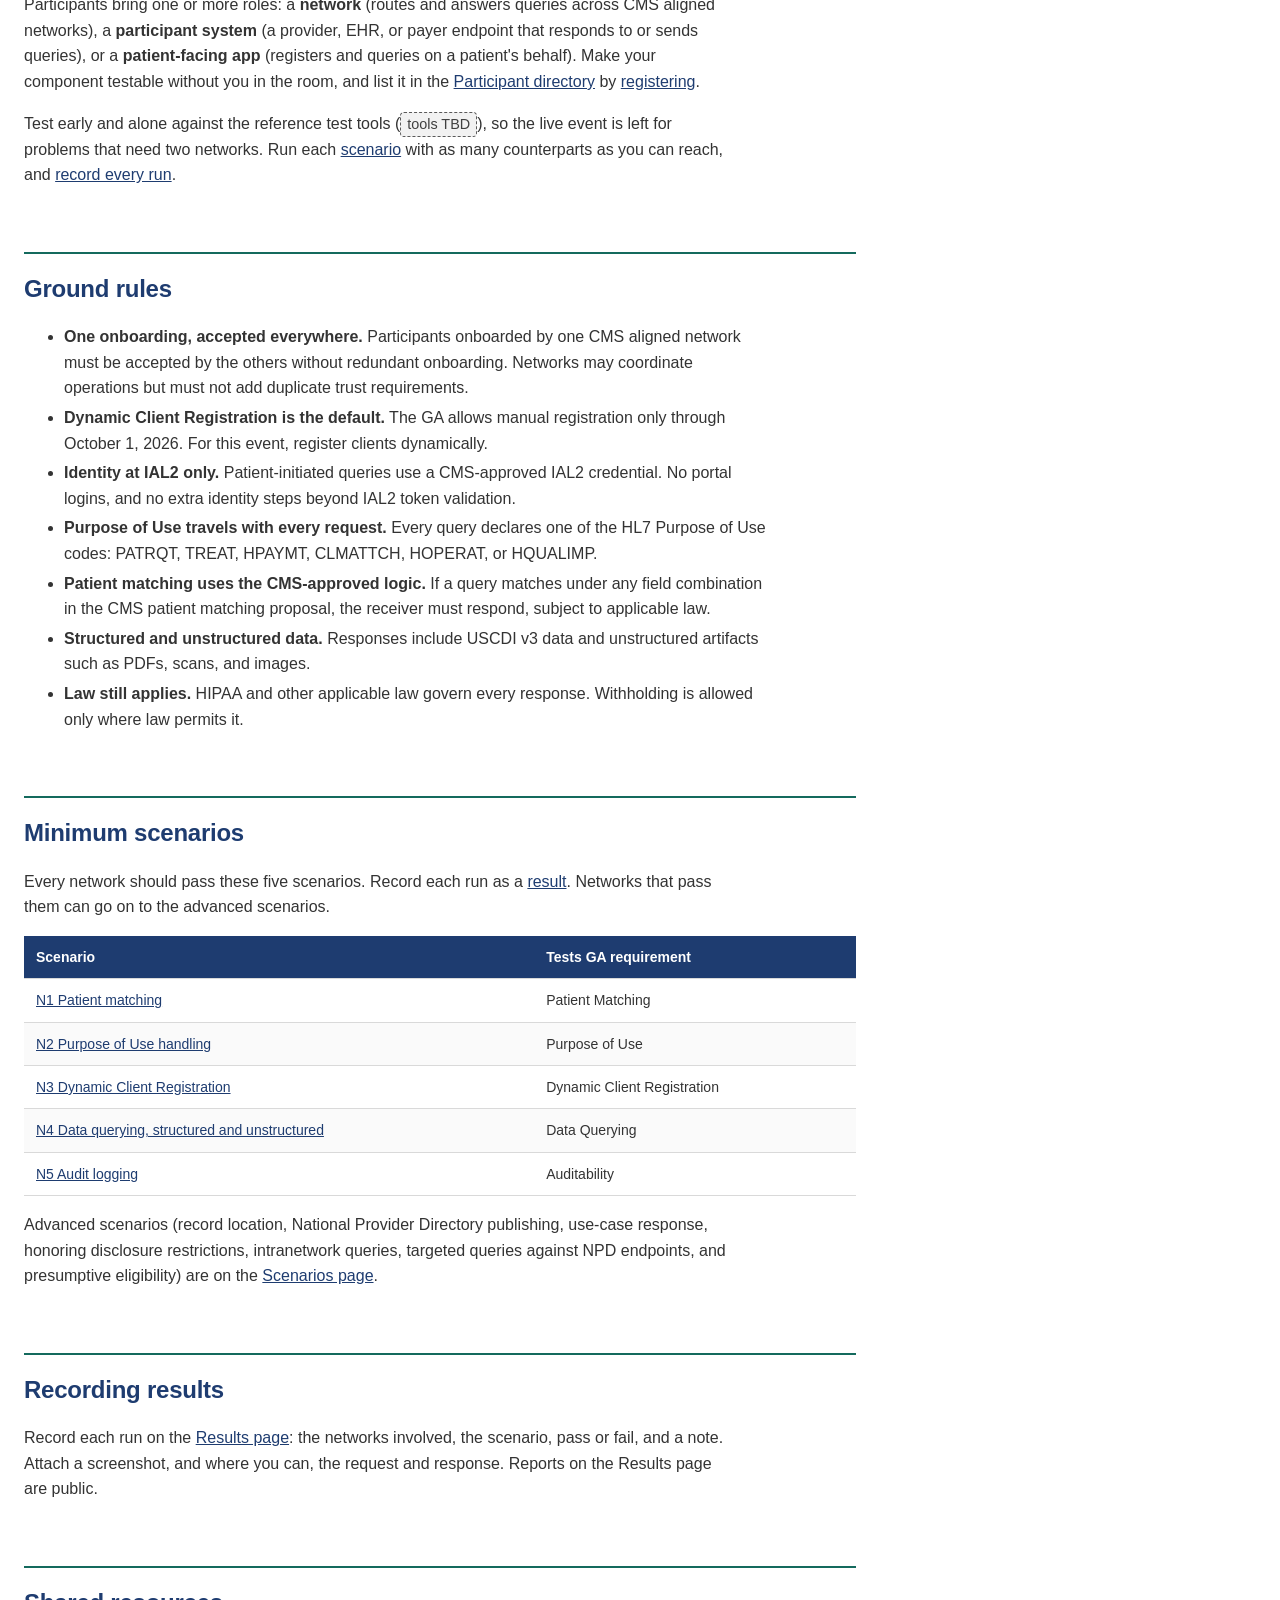
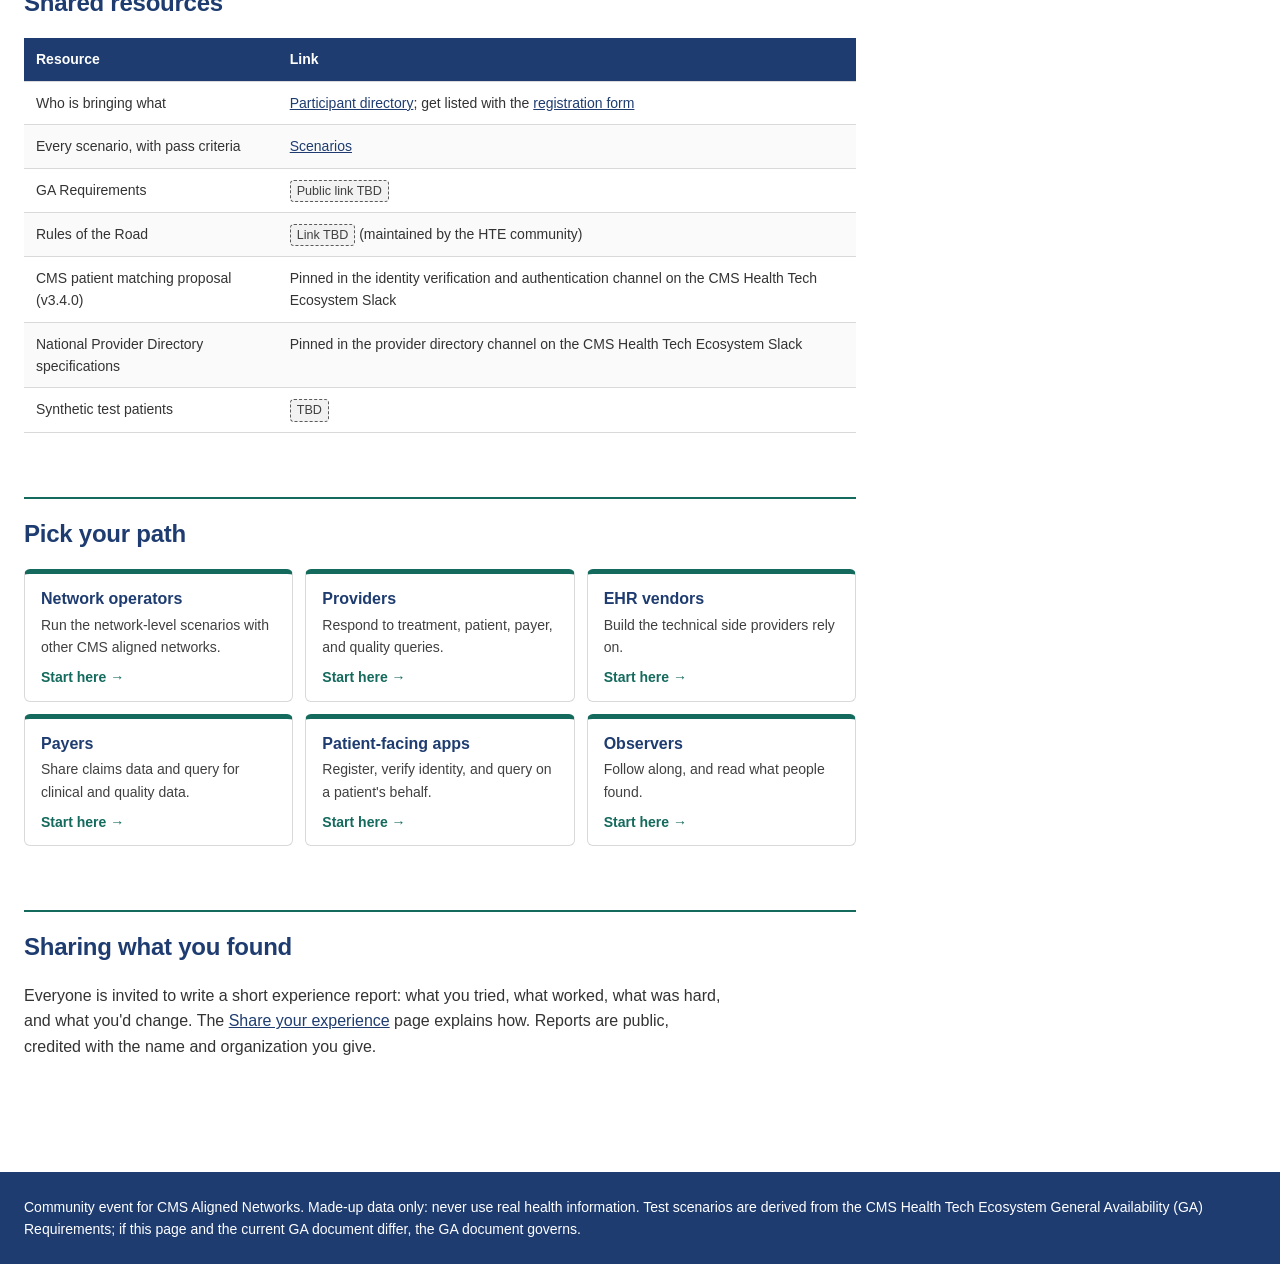
==== commit 91213bcf: "Add date vote link to home page" ====
--- a/index.html
+++ b/index.html
@@ -11,7 +11,11 @@
 
 <h1>CMS Aligned Networks Connectathon</h1>
 
-<p class="lede">The CMS Aligned Networks Connectathon is an online event in <strong>January 2027</strong> (<span class="tbd">exact date and time TBD</span>) where networks, providers, EHR vendors, payers, and app developers test the network-level requirements of the CMS Health Tech Ecosystem (HTE) General Availability (GA) Requirements against each other, and tell us what they found.</p>
+<p class="lede">The CMS Aligned Networks Connectathon is an online event in <strong>January 2027</strong> (<strong>2:00 to 5:00 pm ET</strong>, <span class="tbd">date set by vote</span>) where networks, providers, EHR vendors, payers, and app developers test the network-level requirements of the CMS Health Tech Ecosystem (HTE) General Availability (GA) Requirements against each other, and tell us what they found.</p>
+
+<div class="paths">
+  <a class="path" href="https://docs.google.com/forms/d/e/1FAIpQLSetPss5pY8iehGKC01mfStq3l5ykmd9JVg25_m12mwtzRJRtQ/viewform" target="_blank" rel="noopener"><b>Vote for a date</b><span>Pick every day that works for you. The options are January 18, 19, 21, 22, 25, and 26, 2027, all 2:00 to 5:00 pm ET.</span><em>Open the vote →</em></a>
+</div>
 
 <div class="notice"><p><strong>Draft status.</strong> Scenarios are based on the CMS-Aligned Network Specification (can-spec/0.6, an editor's draft) and the GA Requirements. They will be rechecked against the current GA document before the event.</p></div>
 
@@ -32,7 +36,7 @@
     <tr><td>Early December 2026 <span class="tbd">date TBD</span></td><td>Scenarios, test patients, and registration open.</td></tr>
     <tr><td>Three weeks before the event <span class="tbd">date TBD</span></td><td>Participants register and publish their endpoints for self-serve testing. Dynamic Client Registration and directory test setups are ready.</td></tr>
     <tr><td>One week before <span class="tbd">date TBD</span></td><td>Teams aim to have tried a first connection with at least one partner.</td></tr>
-    <tr><td>The event, January 2027 <span class="tbd">date and time TBD</span></td><td>Spent on the harder problems and live debugging. Some people will still be finishing basic setup, and that's fine.</td></tr>
+    <tr><td>The event, January 2027, 2:00 to 5:00 pm ET <span class="tbd">date set by <a href="https://docs.google.com/forms/d/e/1FAIpQLSetPss5pY8iehGKC01mfStq3l5ykmd9JVg25_m12mwtzRJRtQ/viewform" target="_blank" rel="noopener">vote</a></span></td><td>Spent on the harder problems and live debugging. Some people will still be finishing basic setup, and that's fine.</td></tr>
   </tbody>
 </table></div>
 
